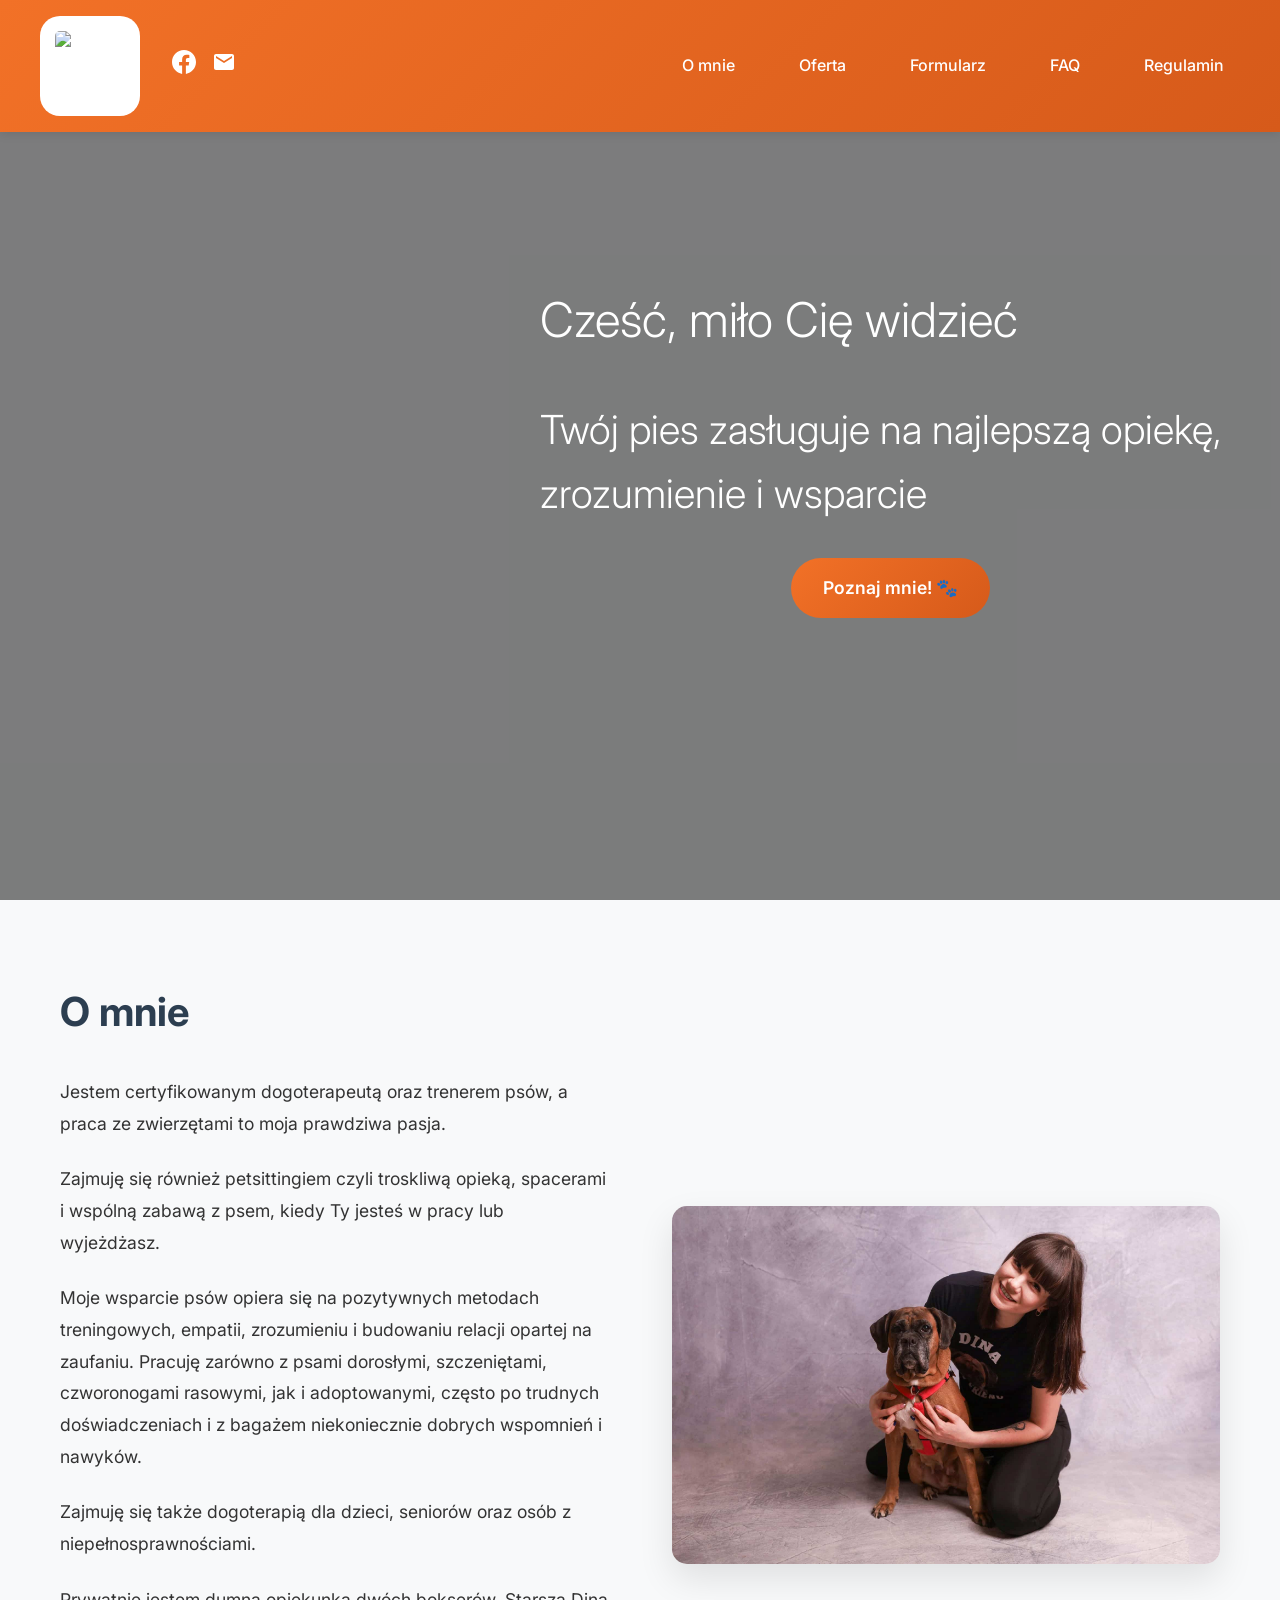
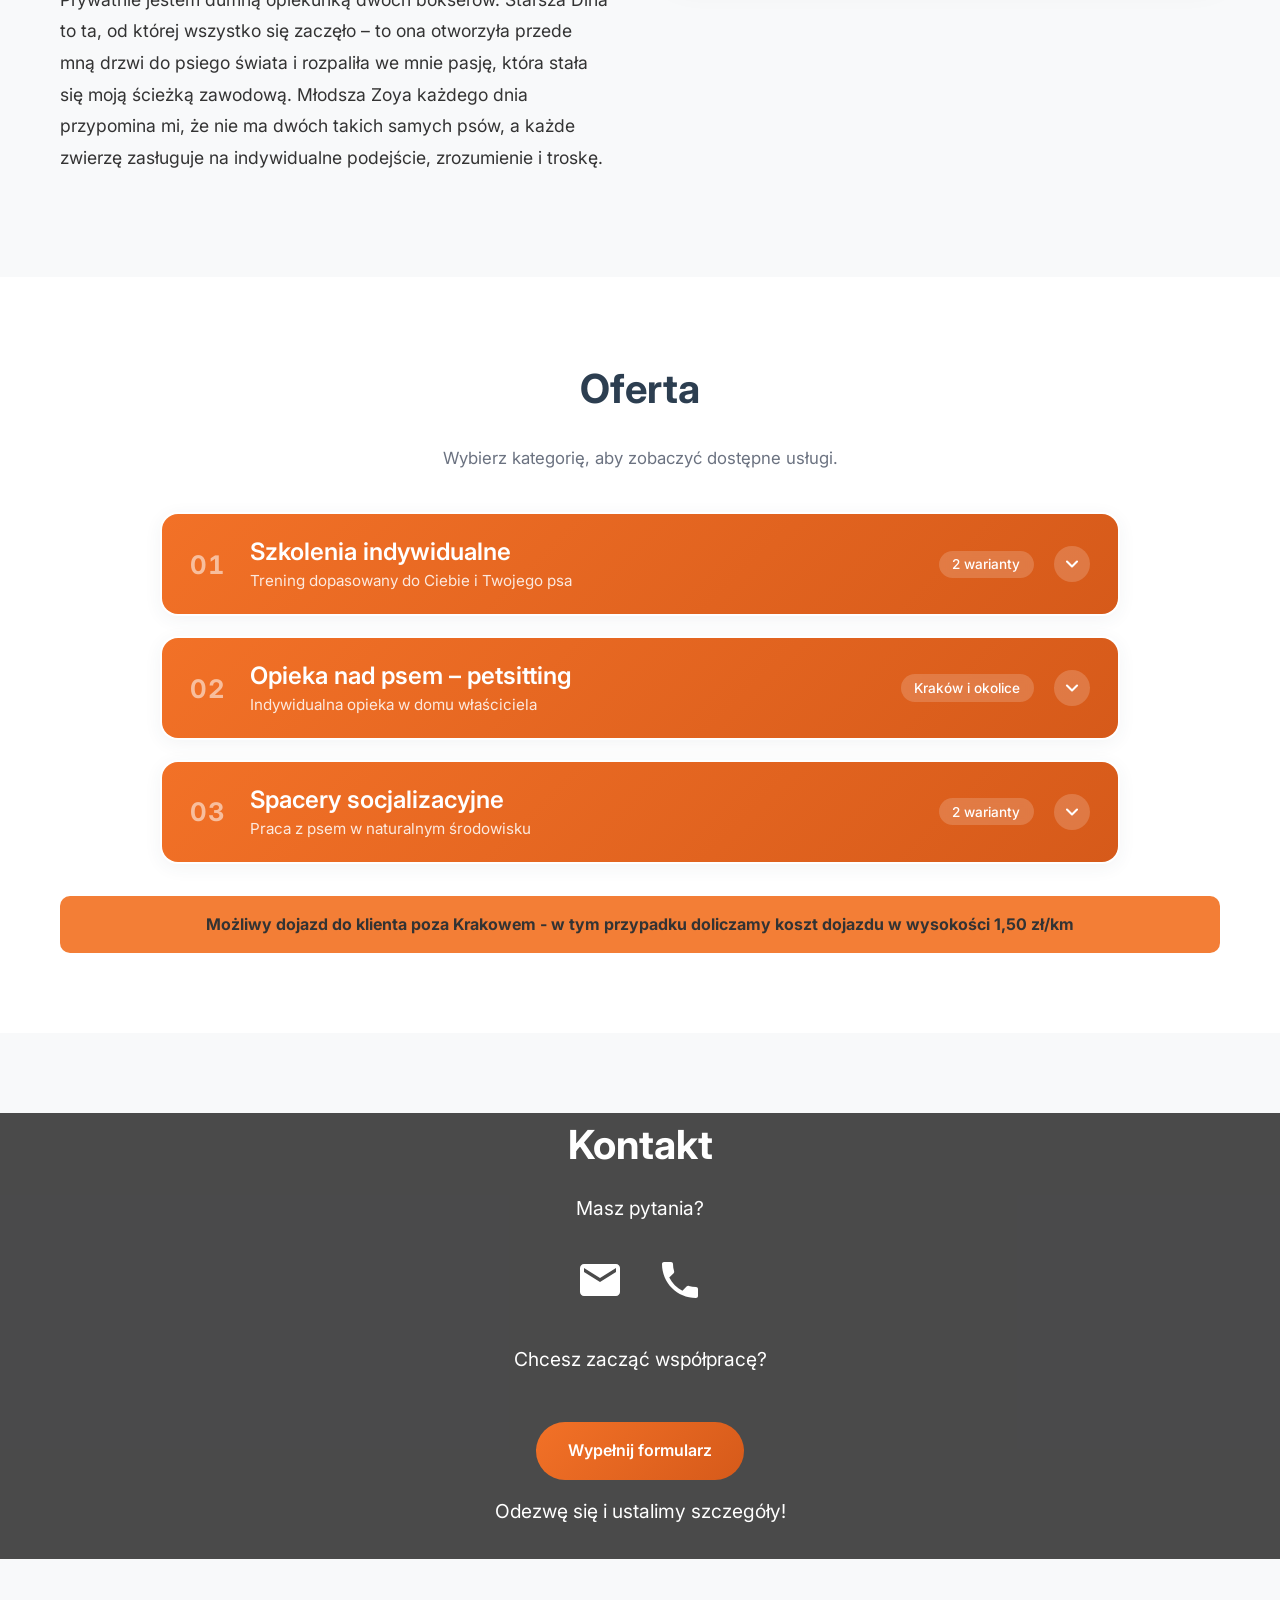
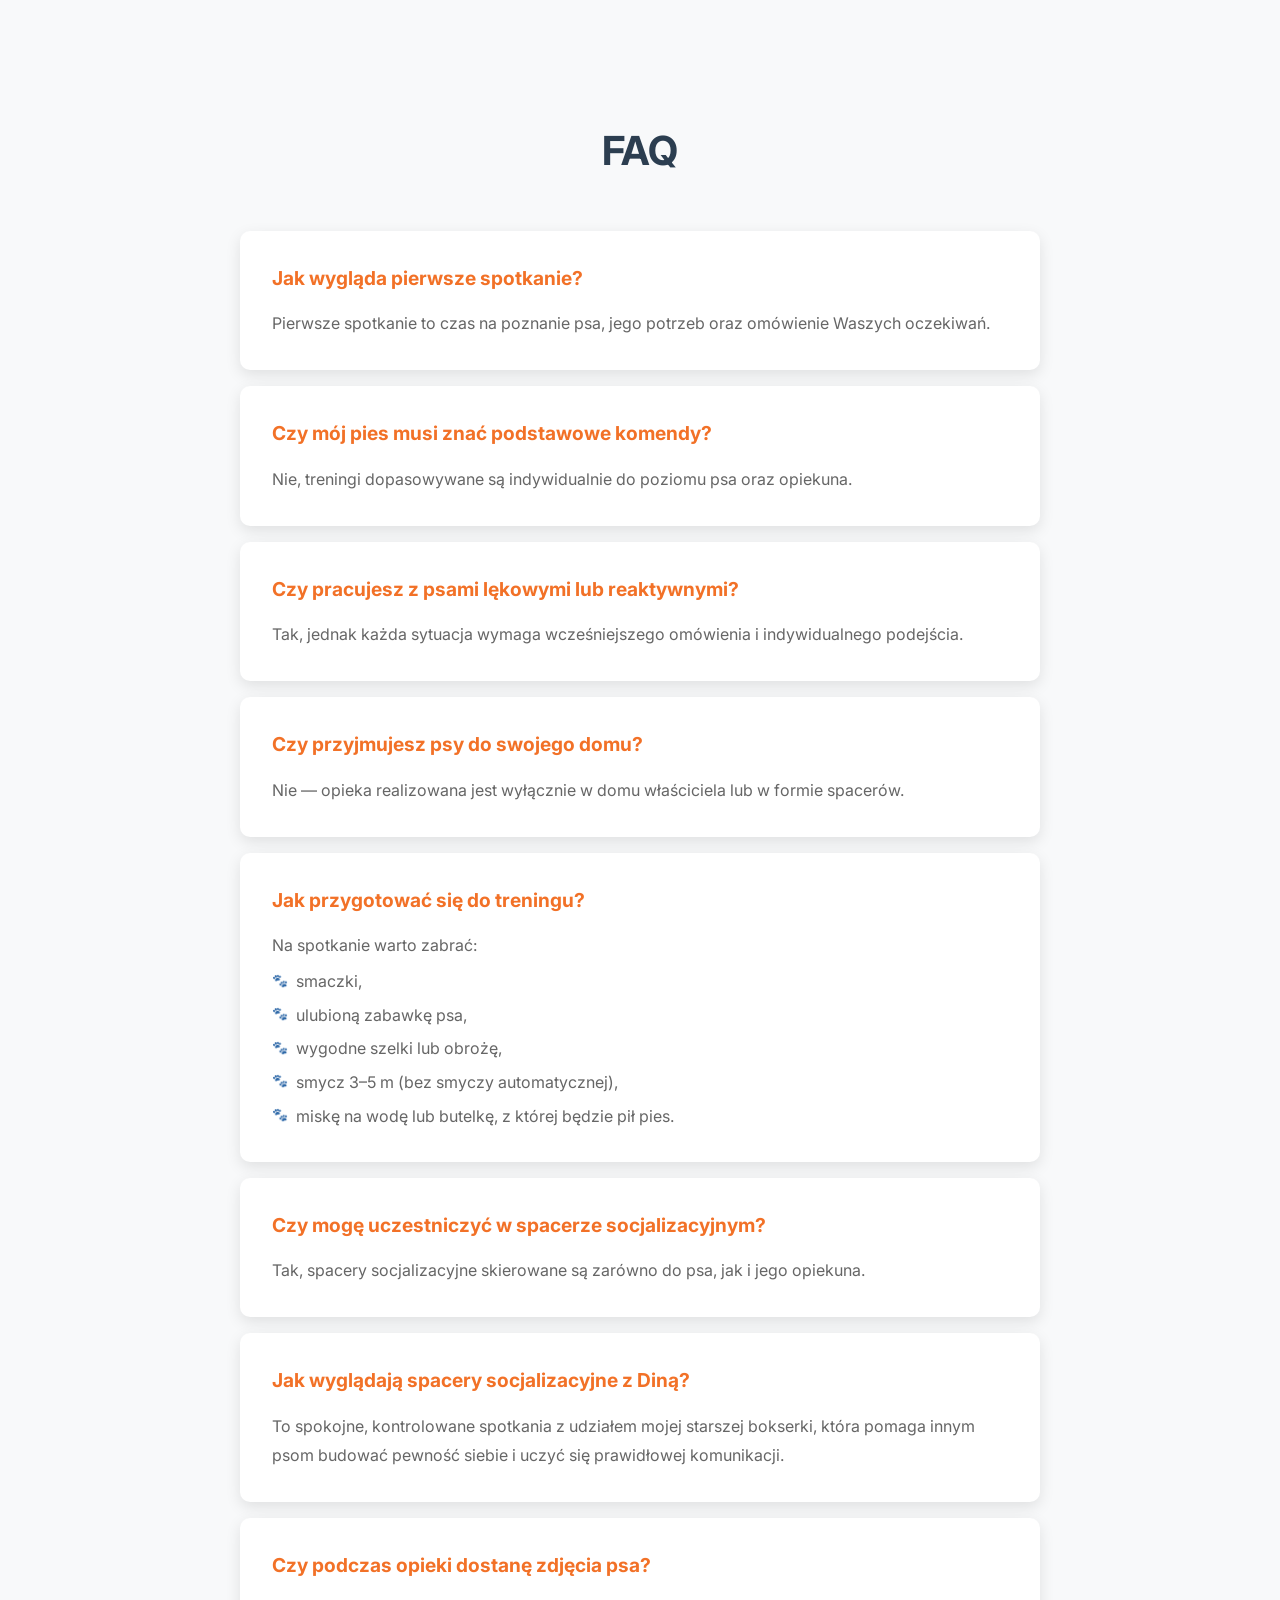
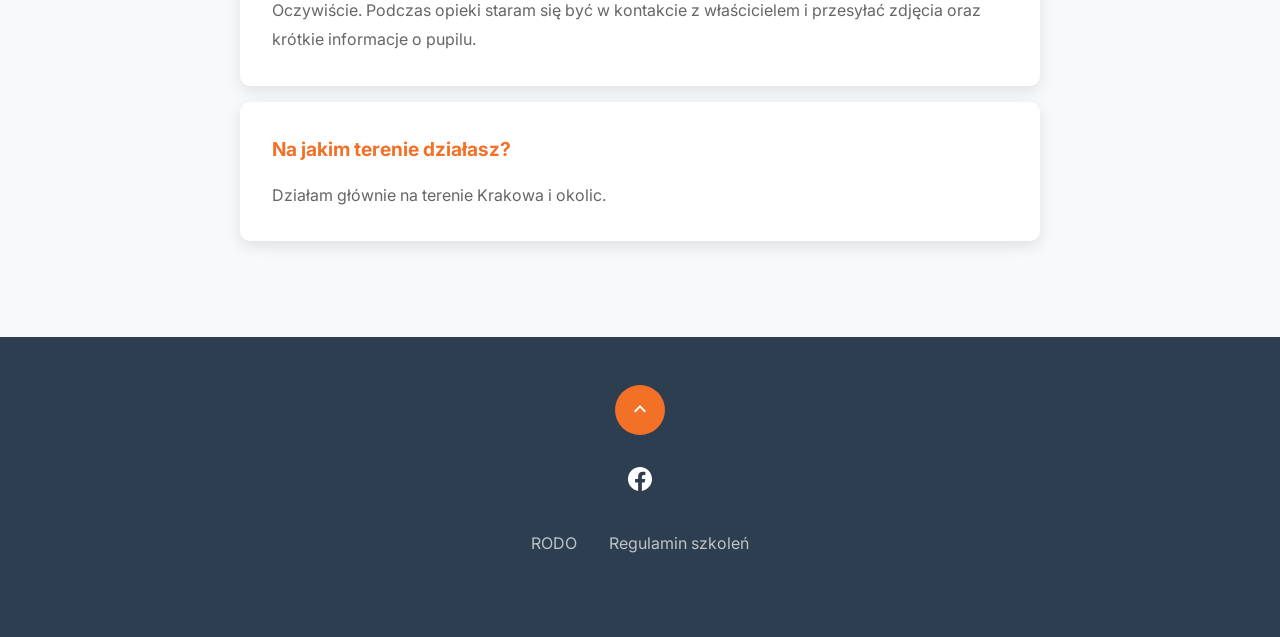
==== index.html @ 92ffe8e7 "add offers, terms and conditions, f&q update new images or optimize images" ====
<!DOCTYPE html>
<html lang="pl">
<head>
    <meta charset="UTF-8">
    <meta name="viewport" content="width=device-width, initial-scale=1.0">
    <title>4 Łapy Centrum - Profesjonalny trening psów</title>
    <link rel="stylesheet" href="styles.css">
    <link rel="preconnect" href="https://fonts.googleapis.com">
    <link rel="preconnect" href="https://fonts.gstatic.com" crossorigin>
    <link href="https://fonts.googleapis.com/css2?family=Inter:wght@300;400;500;600;700&display=swap" rel="stylesheet">
</head>
<body>
<main>
    <!-- Header -->
    <header class="header">
        <div class="container">
            <div class="header-left">
                <a href="#hero">
                    <div class="logo">
                        <img src="images/logo.svg" alt="4 Łapy Centrum Logo"/>
                    </div>
                </a>
                <div class="social-icons">
                    <a href="https://facebook.com/61588559346102/" target="_blank" aria-label="Facebook">
                        <svg width="24" height="24" viewBox="0 0 24 24" fill="currentColor">
                            <path d="M24 12.073c0-6.627-5.373-12-12-12s-12 5.373-12 12c0 5.99 4.388 10.954 10.125 11.854v-8.385H7.078v-3.47h3.047V9.43c0-3.007 1.792-4.669 4.533-4.669 1.312 0 2.686.235 2.686.235v2.953H15.83c-1.491 0-1.956.925-1.956 1.874v2.25h3.328l-.532 3.47h-2.796v8.385C19.612 23.027 24 18.062 24 12.073z"/>
                        </svg>
                    </a>
                    <a href="mailto:4lapycentrum.kontakt@gmail.com" aria-label="Email">
                        <svg width="24" height="24" viewBox="0 0 24 24" fill="currentColor">
                            <path d="M20 4H4c-1.1 0-1.99.9-1.99 2L2 18c0 1.1.9 2 2 2h16c1.1 0 2-.9 2-2V6c0-1.1-.9-2-2-2zm0 4l-8 5-8-5V6l8 5 8-5v2z"/>
                        </svg>
                    </a>
                </div>
            </div>
            <nav class="header-nav">
                <a href="#o-mnie" class="nav-link">O mnie</a>
                <a href="#uslugi" class="nav-link">Oferta</a>
                <a href="https://forms.gle/Q2MAqiukp16ZJ6yF9" class="nav-link" target="_blank">Formularz</a>
                <a href="#faq" class="nav-link">FAQ</a>
                <a href="regulamin.html" class="nav-link">Regulamin</a>
            </nav>
            <button class="mobile-menu-toggle" aria-label="Toggle mobile menu">
                <svg width="24" height="24" viewBox="0 0 24 24" fill="currentColor">
                    <path d="M3 18h18v-2H3v2zm0-5h18v-2H3v2zm0-7v2h18V6H3z"/>
                </svg>
            </button>
        </div>
        <nav class="mobile-nav">
            <a href="#o-mnie" class="nav-link">O mnie</a>
            <a href="#uslugi" class="nav-link">Oferta</a>
            <a href="https://forms.gle/Q2MAqiukp16ZJ6yF9" class="nav-link" target="_blank">Formularz</a>
            <a href="#faq" class="nav-link">FAQ</a>
            <a href="regulamin.html" class="nav-link">Regulamin</a>
        </nav>
    </header>

    <!-- Hero Section -->
    <section id="hero" class="hero" style="background-image: url('images/hero-section.jpg');">
        <div class="hero-overlay">
            <div class="hero-content">
                <h1>Cześć, miło Cię widzieć</h1>
                <h2>Twój pies zasługuje na najlepszą opiekę, zrozumienie i wsparcie</h2>
                <a href="#o-mnie" class="cta-button">Poznaj mnie! 🐾</a>
            </div>
        </div>
    </section>

    <!-- About Section -->
    <section id="o-mnie" class="about">
        <div class="container">
            <div class="about-content">
                <div class="about-text">
                    <h2>O mnie</h2>
                    <p>Jestem certyfikowanym dogoterapeutą oraz trenerem psów, a praca ze zwierzętami to moja prawdziwa
                        pasja.</p>
                    <p>Zajmuję się również petsittingiem czyli troskliwą opieką, spacerami i wspólną zabawą z psem,
                        kiedy Ty jesteś w pracy lub wyjeżdżasz.</p>
                    <p>Moje wsparcie psów opiera się na pozytywnych metodach treningowych, empatii, zrozumieniu i
                        budowaniu relacji opartej na zaufaniu. Pracuję zarówno z psami dorosłymi, szczeniętami,
                        czworonogami rasowymi, jak i adoptowanymi, często po trudnych doświadczeniach i z bagażem
                        niekoniecznie dobrych wspomnień i nawyków.</p>
                    <p>Zajmuję się także dogoterapią dla dzieci, seniorów oraz osób z niepełnosprawnościami.</p>
                    <p>Prywatnie jestem dumną opiekunką dwóch bokserów. Starsza Dina to ta, od której wszystko się
                        zaczęło – to ona otworzyła przede mną drzwi do psiego świata i rozpaliła we mnie pasję, która
                        stała się moją ścieżką zawodową. Młodsza Zoya każdego dnia przypomina mi, że nie ma dwóch takich
                        samych psów, a każde zwierzę zasługuje na indywidualne podejście, zrozumienie i troskę.</p>
                </div>
                <div class="about-image">
                    <img src="images/about-me.jpg" alt="Pieski"/>
                </div>
            </div>
        </div>
    </section>

    <!-- Services Section -->
    <section id="uslugi" class="services">
        <div class="container">
            <h2>Oferta</h2>
            <p class="services-intro">Wybierz kategorię, aby zobaczyć dostępne usługi.</p>

            <div class="offer-list">

                <!-- Category 1: Szkolenia indywidualne -->
                <article class="offer-category" data-category="szkolenia">
                    <button class="offer-category-header" type="button" aria-expanded="false">
                        <span class="offer-category-index">01</span>
                        <span class="offer-category-titles">
                                <span class="offer-category-title">Szkolenia indywidualne</span>
                                <span class="offer-category-subtitle">Trening dopasowany do Ciebie i Twojego psa</span>
                            </span>
                        <span class="offer-category-meta">2 warianty</span>
                        <span class="offer-category-chevron" aria-hidden="true">
                                <svg width="20" height="20" viewBox="0 0 24 24" fill="none" stroke="currentColor"
                                     stroke-width="2.5" stroke-linecap="round" stroke-linejoin="round"><polyline
                                        points="6 9 12 15 18 9"></polyline></svg>
                            </span>
                    </button>
                    <div class="offer-category-body">
                        <div class="offer-category-inner">

                            <!-- 1.1 Trening podstaw -->
                            <article class="offer-item">
                                <button class="offer-item-header" type="button" aria-expanded="false">
                                    <span class="offer-item-title">Trening podstaw</span>
                                    <span class="offer-item-price-tag">od 120 zł</span>
                                    <span class="offer-item-chevron" aria-hidden="true">
                                            <svg width="16" height="16" viewBox="0 0 24 24" fill="none"
                                                 stroke="currentColor" stroke-width="2.5" stroke-linecap="round"
                                                 stroke-linejoin="round"><polyline
                                                    points="6 9 12 15 18 9"></polyline></svg>
                                        </span>
                                </button>
                                <div class="offer-item-body">
                                    <div class="offer-item-inner">
                                        <div class="offer-detail-grid">
                                            <div class="offer-detail-main">
                                                <p>Spotkania dopasowane w 100% do Ciebie i Twojego pupila. Skupiamy się
                                                    na budowaniu więzi, nauce posłuszeństwa i przygotowaniu psa do życia
                                                    w domu, w rodzinie i w przestrzeni miejskiej.</p>
                                                <p>Ty poznasz skuteczne sposoby motywowania i nagradzania, a Twój pies –
                                                    z radością będzie wykonywał Twoje polecenia.</p>
                                                <p class="offer-note">Na zajęcia zapraszam psy, które ukończyły 6
                                                    miesiąc życia.</p>

                                                <h4 class="offer-section-heading">Zakres szkolenia</h4>
                                                <ul class="offer-scope">
                                                    <li>budowanie prawidłowej relacji z właścicielem</li>
                                                    <li>wprowadzenie klikera jako narzędzia pomocnego do pracy z psem
                                                    </li>
                                                    <li>nauka podstawowych komend (kontakt wzrokowy, targetowanie, siad,
                                                        leżeć, stój, zostań, dostawianie do nogi i chodzenie przy nodze,
                                                        przywołanie, prawidłowa zabawa, zostaw/weź)
                                                    </li>
                                                </ul>
                                            </div>
                                            <aside class="offer-detail-side">
                                                <div class="offer-spec">
                                                    <span class="offer-spec-label">Czas trwania</span>
                                                    <span class="offer-spec-value">1 godzina</span>
                                                </div>
                                                <div class="offer-spec">
                                                    <span class="offer-spec-label">Jedno spotkanie</span>
                                                    <span class="offer-spec-value">120 zł</span>
                                                </div>
                                                <div class="offer-spec offer-spec-highlight">
                                                    <span class="offer-spec-label">Pakiet 10 spotkań</span>
                                                    <span class="offer-spec-value">1080 zł</span>
                                                    <span class="offer-spec-hint">oszczędzasz 120 zł</span>
                                                </div>
                                                <a href="https://forms.gle/Q2MAqiukp16ZJ6yF9" class="offer-cta">Umów się 🐾</a>
                                            </aside>
                                        </div>
                                    </div>
                                </div>
                            </article>

                            <!-- 1.2 Trening zaawansowany -->
                            <article class="offer-item">
                                <button class="offer-item-header" type="button" aria-expanded="false">
                                    <span class="offer-item-title">Trening zaawansowany</span>
                                    <span class="offer-item-price-tag">od 130 zł</span>
                                    <span class="offer-item-chevron" aria-hidden="true">
                                            <svg width="16" height="16" viewBox="0 0 24 24" fill="none"
                                                 stroke="currentColor" stroke-width="2.5" stroke-linecap="round"
                                                 stroke-linejoin="round"><polyline
                                                    points="6 9 12 15 18 9"></polyline></svg>
                                        </span>
                                </button>
                                <div class="offer-item-body">
                                    <div class="offer-item-inner">
                                        <div class="offer-detail-grid">
                                            <div class="offer-detail-main">
                                                <p>Dla psów i przewodników, którzy znają już podstawy i chcą podnieść
                                                    poziom treningu. Skupiamy się na precyzji, wydłużaniu czasu i
                                                    odległości wykonywania komend oraz pracy w trudnych dla psa
                                                    rozproszeniach.</p>
                                                <p>To również czas na wprowadzenie dodatkowych umiejętności, które
                                                    chcesz wprowadzić swojemu psu. Nieustannie będziemy również pracować
                                                    nad Twoją relacją i więzią z psem.</p>

                                                <h4 class="offer-section-heading">Zakres szkolenia</h4>
                                                <ul class="offer-scope">
                                                    <li>poznawanie zaawansowanych technik wykorzystywanych w szkoleniu
                                                        psów
                                                    </li>
                                                    <li>wzmacnianie precyzji w wykonywaniu podstawowych komend</li>
                                                    <li>wydłużanie czasu w wykonywaniu podstawowych komend</li>
                                                    <li>zwiększanie odległości opiekuna od psa w wykonywaniu
                                                        podstawowych komend
                                                    </li>
                                                    <li>nauka zaproponowanych przez opiekuna komend</li>
                                                    <li>zaawansowana praca w rozproszeniach (psy, ludzie, jedzenie,
                                                        zabawki, dźwięki)
                                                    </li>
                                                    <li>nauka wyciszania psa (nauka odpoczywania i spokojnego
                                                        zachowania)
                                                    </li>
                                                </ul>
                                            </div>
                                            <aside class="offer-detail-side">
                                                <div class="offer-spec">
                                                    <span class="offer-spec-label">Czas trwania</span>
                                                    <span class="offer-spec-value">1 godzina</span>
                                                </div>
                                                <div class="offer-spec">
                                                    <span class="offer-spec-label">Jedno spotkanie</span>
                                                    <span class="offer-spec-value">130 zł</span>
                                                </div>
                                                <div class="offer-spec offer-spec-highlight">
                                                    <span class="offer-spec-label">Pakiet 10 spotkań</span>
                                                    <span class="offer-spec-value">1170 zł</span>
                                                    <span class="offer-spec-hint">oszczędzasz 130 zł</span>
                                                </div>
                                                <a href="https://forms.gle/Q2MAqiukp16ZJ6yF9" class="offer-cta">Umów się 🐾</a>
                                            </aside>
                                        </div>
                                    </div>
                                </div>
                            </article>

                        </div>
                    </div>
                </article>

                <!-- Category 2: Petsitting -->
                <article class="offer-category" data-category="petsitting">
                    <button class="offer-category-header" type="button" aria-expanded="false">
                        <span class="offer-category-index">02</span>
                        <span class="offer-category-titles">
                                <span class="offer-category-title">Opieka nad psem – petsitting</span>
                                <span class="offer-category-subtitle">Indywidualna opieka w domu właściciela</span>
                            </span>
                        <span class="offer-category-meta">Kraków i okolice</span>
                        <span class="offer-category-chevron" aria-hidden="true">
                                <svg width="20" height="20" viewBox="0 0 24 24" fill="none" stroke="currentColor"
                                     stroke-width="2.5" stroke-linecap="round" stroke-linejoin="round"><polyline
                                        points="6 9 12 15 18 9"></polyline></svg>
                            </span>
                    </button>
                    <div class="offer-category-body">
                        <div class="offer-category-inner">

                            <!-- 2.1 Petsitting -->
                            <article class="offer-item">
                                <button class="offer-item-header" type="button" aria-expanded="false">
                                    <span class="offer-item-title">Petsitting – opieka u Ciebie w domu</span>
                                    <span class="offer-item-price-tag">od 40 zł</span>
                                    <span class="offer-item-chevron" aria-hidden="true">
                                            <svg width="16" height="16" viewBox="0 0 24 24" fill="none"
                                                 stroke="currentColor" stroke-width="2.5" stroke-linecap="round"
                                                 stroke-linejoin="round"><polyline
                                                    points="6 9 12 15 18 9"></polyline></svg>
                                        </span>
                                </button>
                                <div class="offer-item-body">
                                    <div class="offer-item-inner">
                                        <div class="offer-detail-grid">
                                            <div class="offer-detail-main">
                                                <p>Nie każdy pies dobrze odnajduje się w hotelu dla zwierząt czy dużym
                                                    skupisku obcych psów. Dlatego oferuję indywidualną opiekę nad
                                                    pupilem w jego własnym domu lub w formie spacerów i wizyt
                                                    domowych.</p>
                                                <p>Podczas opieki dbam nie tylko o podstawowe potrzeby psa, ale przede
                                                    wszystkim o jego komfort psychiczny, poczucie bezpieczeństwa i
                                                    spokojną atmosferę. Każdego psa traktuję indywidualnie – dopasowując
                                                    spacery, aktywności i sposób pracy do jego charakteru, wieku oraz
                                                    potrzeb.</p>
                                                <p>Dzięki wiedzy z zakresu komunikacji psów i szkolenia, potrafię
                                                    uważnie obserwować emocje psa oraz odpowiednio reagować w
                                                    trudniejszych sytuacjach. Szczególną uwagę zwracam na spokojne
                                                    budowanie relacji i zaufania 🐾</p>

                                                <h4 class="offer-section-heading">Zakres opieki</h4>
                                                <ul class="offer-scope">
                                                    <li>spacery indywidualne</li>
                                                    <li>wizyty domowe</li>
                                                    <li>opieka dzienna</li>
                                                    <li>opieka nocna w domu właściciela</li>
                                                    <li>karmienie i podawanie leków zgodnie z zaleceniami opiekuna</li>
                                                    <li>zabawy węchowe i spokojne aktywności dostosowane do psa</li>
                                                    <li>stały kontakt z właścicielem podczas opieki (zdjęcia i
                                                        wiadomości)
                                                    </li>
                                                </ul>

                                                <h4 class="offer-section-heading">Dla jakich psów?</h4>
                                                <ul class="offer-tags">
                                                    <li>szczeniaki</li>
                                                    <li>psy dorosłe</li>
                                                    <li>psi seniorzy</li>
                                                    <li>psy wrażliwe emocjonalnie</li>
                                                </ul>

                                                <div class="offer-callout">
                                                    <strong>Ważne informacje</strong>
                                                    <ul>
                                                        <li>Nie przyjmuję psów do swojego domu – opieka odbywa się w
                                                            domu właściciela lub podczas spacerów.
                                                        </li>
                                                        <li>Przed pierwszą opieką obowiązuje spacer zapoznawczy lub
                                                            spotkanie organizacyjne.
                                                        </li>
                                                        <li>Działam na terenie Krakowa i okolic.</li>
                                                    </ul>
                                                </div>
                                            </div>
                                            <aside class="offer-detail-side">
                                                <div class="offer-spec">
                                                    <span class="offer-spec-label">Spacer indywidualny</span>
                                                    <span class="offer-spec-value">od 40 zł</span>
                                                </div>
                                                <div class="offer-spec">
                                                    <span class="offer-spec-label">Wizyta domowa dzienna</span>
                                                    <span class="offer-spec-value">indywidualnie</span>
                                                </div>
                                                <div class="offer-spec">
                                                    <span class="offer-spec-label">Opieka nocna</span>
                                                    <span class="offer-spec-value">indywidualnie</span>
                                                </div>
                                                <a href="https://forms.gle/Q2MAqiukp16ZJ6yF9" class="offer-cta">Skontaktuj się 🐾</a>
                                            </aside>
                                        </div>
                                    </div>
                                </div>
                            </article>

                        </div>
                    </div>
                </article>

                <!-- Category 3: Spacery socjalizacyjne -->
                <article class="offer-category" data-category="spacery">
                    <button class="offer-category-header" type="button" aria-expanded="false">
                        <span class="offer-category-index">03</span>
                        <span class="offer-category-titles">
                                <span class="offer-category-title">Spacery socjalizacyjne</span>
                                <span class="offer-category-subtitle">Praca z psem w naturalnym środowisku</span>
                            </span>
                        <span class="offer-category-meta">2 warianty</span>
                        <span class="offer-category-chevron" aria-hidden="true">
                                <svg width="20" height="20" viewBox="0 0 24 24" fill="none" stroke="currentColor"
                                     stroke-width="2.5" stroke-linecap="round" stroke-linejoin="round"><polyline
                                        points="6 9 12 15 18 9"></polyline></svg>
                            </span>
                    </button>
                    <div class="offer-category-body">
                        <div class="offer-category-inner">

                            <!-- 3.1 Spacery z trenerem -->
                            <article class="offer-item">
                                <button class="offer-item-header" type="button" aria-expanded="false">
                                    <span class="offer-item-title">Spacer socjalizacyjny z trenerem</span>
                                    <span class="offer-item-price-tag">od 80 zł</span>
                                    <span class="offer-item-chevron" aria-hidden="true">
                                            <svg width="16" height="16" viewBox="0 0 24 24" fill="none"
                                                 stroke="currentColor" stroke-width="2.5" stroke-linecap="round"
                                                 stroke-linejoin="round"><polyline
                                                    points="6 9 12 15 18 9"></polyline></svg>
                                        </span>
                                </button>
                                <div class="offer-item-body">
                                    <div class="offer-item-inner">
                                        <div class="offer-detail-grid">
                                            <div class="offer-detail-main">
                                                <p>Spacer socjalizacyjny to spotkanie skierowane zarówno do psa, jak i
                                                    jego opiekuna. Podczas spacerów uczymy się lepiej rozumieć psią
                                                    komunikację, emocje oraz reakcje pojawiające się podczas codziennych
                                                    sytuacji spacerowych.</p>
                                                <p>Spotkania odbywają się w naturalnym środowisku – na osiedlach, w
                                                    parkach oraz miejscach codziennych spacerów. Skupiamy się przede
                                                    wszystkim na spokojnym funkcjonowaniu psa w otoczeniu innych psów,
                                                    ludzi i rozproszeń.</p>

                                                <h4 class="offer-section-heading">Podczas spacerów pracujemy nad</h4>
                                                <ul class="offer-scope">
                                                    <li>spokojnym mijaniem psów i ludzi</li>
                                                    <li>budowaniem kontaktu psa z opiekunem</li>
                                                    <li>nauką wcześniejszego reagowania na emocje psa</li>
                                                    <li>lepszym rozumieniem psiej komunikacji</li>
                                                    <li>regulacją emocji i wyciszeniem psa</li>
                                                    <li>spokojnym funkcjonowaniem psa w codziennym środowisku</li>
                                                </ul>
                                                <p class="offer-note">Spacer socjalizacyjny to również przestrzeń do
                                                    zadawania pytań i nauki świadomej pracy z własnym psem.</p>
                                            </div>
                                            <aside class="offer-detail-side">
                                                <div class="offer-spec">
                                                    <span class="offer-spec-label">Czas trwania</span>
                                                    <span class="offer-spec-value">1 godzina</span>
                                                </div>
                                                <div class="offer-spec">
                                                    <span class="offer-spec-label">Jedno spotkanie</span>
                                                    <span class="offer-spec-value">80 zł</span>
                                                </div>
                                                <div class="offer-spec offer-spec-highlight">
                                                    <span class="offer-spec-label">Pakiet 4 spotkań</span>
                                                    <span class="offer-spec-value">280 zł</span>
                                                    <span class="offer-spec-hint">oszczędzasz 40 zł</span>
                                                </div>
                                                <a href="https://forms.gle/Q2MAqiukp16ZJ6yF9" class="offer-cta">Umów się 🐾</a>
                                            </aside>
                                        </div>
                                    </div>
                                </div>
                            </article>

                            <!-- 3.2 Spacery z psem wspierającym -->
                            <article class="offer-item">
                                <button class="offer-item-header" type="button" aria-expanded="false">
                                    <span class="offer-item-title">Spacer z psem wspierającym (Dina)</span>
                                    <span class="offer-item-price-tag">od 100 zł</span>
                                    <span class="offer-item-chevron" aria-hidden="true">
                                            <svg width="16" height="16" viewBox="0 0 24 24" fill="none"
                                                 stroke="currentColor" stroke-width="2.5" stroke-linecap="round"
                                                 stroke-linejoin="round"><polyline
                                                    points="6 9 12 15 18 9"></polyline></svg>
                                        </span>
                                </button>
                                <div class="offer-item-body">
                                    <div class="offer-item-inner">
                                        <div class="offer-detail-grid">
                                            <div class="offer-detail-main">
                                                <p>Spacer socjalizacyjny z udziałem mojej starszej bokserki Diny –
                                                    spokojnej i stabilnej suczki, która pomaga innym psom budować
                                                    pewność siebie oraz uczyć się prawidłowej komunikacji.</p>

                                                <h4 class="offer-section-heading">Takie spotkania polecam psom</h4>
                                                <ul class="offer-tags">
                                                    <li>niepewnym</li>
                                                    <li>nadmiernie pobudzonym</li>
                                                    <li>młodym</li>
                                                    <li>z trudnościami w kontakcie z innymi psami</li>
                                                </ul>

                                                <p>Podczas spaceru pies uczy się spokojnego funkcjonowania w obecności
                                                    drugiego psa oraz budowania pozytywnych doświadczeń w kontrolowanych
                                                    warunkach.</p>
                                                <p>Dodatkowo opiekun poznaje psie sygnały komunikacyjne oraz uczy się
                                                    odpowiednio reagować na emocje swojego psa. Dużą uwagę zwracam
                                                    również na komfort i dobre samopoczucie obu psów podczas pracy.</p>
                                            </div>
                                            <aside class="offer-detail-side">
                                                <div class="offer-spec">
                                                    <span class="offer-spec-label">Czas trwania</span>
                                                    <span class="offer-spec-value">1 godzina</span>
                                                </div>
                                                <div class="offer-spec">
                                                    <span class="offer-spec-label">Jedno spotkanie</span>
                                                    <span class="offer-spec-value">100 zł</span>
                                                </div>
                                                <div class="offer-spec offer-spec-highlight">
                                                    <span class="offer-spec-label">Pakiet 4 spotkań</span>
                                                    <span class="offer-spec-value">360 zł</span>
                                                    <span class="offer-spec-hint">oszczędzasz 40 zł</span>
                                                </div>
                                                <a href="https://forms.gle/Q2MAqiukp16ZJ6yF9" class="offer-cta">Umów się 🐾</a>
                                            </aside>
                                        </div>
                                    </div>
                                </div>
                            </article>

                        </div>
                    </div>
                </article>

            </div>

            <div class="travel-info">
                <p><strong>Możliwy dojazd do klienta poza Krakowem - w tym przypadku doliczamy koszt dojazdu w wysokości 1,50 zł/km</strong></p>
            </div>
        </div>
    </section>

    <!-- Contact Section -->
    <section class="contact"
             style="background-image: url('images/contact-image.jpg');">
        <div class="contact-overlay">
            <div class="container">
                <h2>Kontakt</h2>
                <p>Masz pytania?</p>
                <div class="contact-icons">
                    <a href="mailto:4lapycentrum.kontakt@gmail.com" class="contact-icon">
                        <svg width="48" height="48" viewBox="0 0 24 24" fill="currentColor">
                            <path d="M20 4H4c-1.1 0-1.99.9-1.99 2L2 18c0 1.1.9 2 2 2h16c1.1 0 2-.9 2-2V6c0-1.1-.9-2-2-2zm0 4l-8 5-8-5V6l8 5 8-5v2z"/>
                        </svg>
                    </a>
                    <a href="tel:+48694947443" class="contact-icon">
                        <svg width="48" height="48" viewBox="0 0 24 24" fill="currentColor">
                            <path d="M6.62 10.79c1.44 2.83 3.76 5.14 6.59 6.59l2.2-2.2c.27-.27.67-.36 1.02-.24 1.12.37 2.33.57 3.57.57.55 0 1 .45 1 1V20c0 .55-.45 1-1 1-9.39 0-17-7.61-17-17 0-.55.45-1 1-1h3.5c.55 0 1 .45 1 1 0 1.25.2 2.45.57 3.57.11.35.03.74-.25 1.02l-2.2 2.2z"/>
                        </svg>
                    </a>
                </div>
                <p>Chcesz zacząć współpracę?</p>
                <a href="https://forms.gle/Q2MAqiukp16ZJ6yF9" class="form-button" target="_blank">Wypełnij formularz</a>
                <p class="contact-footer">Odezwę się i ustalimy szczegóły!</p>
            </div>
        </div>
    </section>

    <!-- FAQ Section -->
    <section id="faq" class="faq">
        <div class="container">
            <h2>FAQ</h2>
            <div class="faq-content">
                <div class="faq-item">
                    <h3>Jak wygląda pierwsze spotkanie?</h3>
                    <p>Pierwsze spotkanie to czas na poznanie psa, jego potrzeb oraz omówienie Waszych oczekiwań.</p>
                </div>
                <div class="faq-item">
                    <h3>Czy mój pies musi znać podstawowe komendy?</h3>
                    <p>Nie, treningi dopasowywane są indywidualnie do poziomu psa oraz opiekuna.</p>
                </div>
                <div class="faq-item">
                    <h3>Czy pracujesz z psami lękowymi lub reaktywnymi?</h3>
                    <p>Tak, jednak każda sytuacja wymaga wcześniejszego omówienia i indywidualnego podejścia.</p>
                </div>
                <div class="faq-item">
                    <h3>Czy przyjmujesz psy do swojego domu?</h3>
                    <p>Nie — opieka realizowana jest wyłącznie w domu właściciela lub w formie spacerów.</p>
                </div>
                <div class="faq-item">
                    <h3>Jak przygotować się do treningu?</h3>
                    <p>Na spotkanie warto zabrać:</p>
                    <ul class="faq-list">
                        <li>smaczki,</li>
                        <li>ulubioną zabawkę psa,</li>
                        <li>wygodne szelki lub obrożę,</li>
                        <li>smycz 3–5 m (bez smyczy automatycznej),</li>
                        <li>miskę na wodę lub butelkę, z której będzie pił pies.</li>
                    </ul>
                </div>
                <div class="faq-item">
                    <h3>Czy mogę uczestniczyć w spacerze socjalizacyjnym?</h3>
                    <p>Tak, spacery socjalizacyjne skierowane są zarówno do psa, jak i jego opiekuna.</p>
                </div>
                <div class="faq-item">
                    <h3>Jak wyglądają spacery socjalizacyjne z Diną?</h3>
                    <p>To spokojne, kontrolowane spotkania z udziałem mojej starszej bokserki, która pomaga innym psom
                        budować pewność siebie i uczyć się prawidłowej komunikacji.</p>
                </div>
                <div class="faq-item">
                    <h3>Czy podczas opieki dostanę zdjęcia psa?</h3>
                    <p>Oczywiście. Podczas opieki staram się być w kontakcie z właścicielem i przesyłać zdjęcia oraz
                        krótkie informacje o pupilu.</p>
                </div>
                <div class="faq-item">
                    <h3>Na jakim terenie działasz?</h3>
                    <p>Działam głównie na terenie Krakowa i okolic.</p>
                </div>
            </div>
        </div>
    </section>

    <!-- Footer -->
    <footer class="footer">
        <div class="container">
            <button class="scroll-top" onclick="window.scrollTo({top: 0, behavior: 'smooth'})">
                <svg width="24" height="24" viewBox="0 0 24 24" fill="currentColor">
                    <path d="M7.41 15.41L12 10.83l4.59 4.58L18 14l-6-6-6 6z"/>
                </svg>
            </button>
            <div class="footer-social">
                <a href="https://facebook.com/61588559346102/" target="_blank" aria-label="Facebook">
                    <svg width="24" height="24" viewBox="0 0 24 24" fill="currentColor">
                        <path d="M24 12.073c0-6.627-5.373-12-12-12s-12 5.373-12 12c0 5.99 4.388 10.954 10.125 11.854v-8.385H7.078v-3.47h3.047V9.43c0-3.007 1.792-4.669 4.533-4.669 1.312 0 2.686.235 2.686.235v2.953H15.83c-1.491 0-1.956.925-1.956 1.874v2.25h3.328l-.532 3.47h-2.796v8.385C19.612 23.027 24 18.062 24 12.073z"/>
                    </svg>
                </a>
            </div>
            <div class="footer-links">
                <a href="regulamin.html#rodo">RODO</a>
                <a href="regulamin.html">Regulamin szkoleń</a>
            </div>
        </div>
    </footer>
</main>

<script src="script.js"></script>
</body>
</html>
---- styles.css ----
/* Global Styles */
* {
    margin: 0;
    padding: 0;
    box-sizing: border-box;
}

/* Remove underlines from all links */
a {
    text-decoration: none;
}

body {
    font-family: 'Inter', -apple-system, BlinkMacSystemFont, 'Segoe UI', Roboto, sans-serif;
    line-height: 1.6;
    color: #333;
    background: #f8f9fa;
}

.container {
    max-width: 1200px;
    margin: 0 auto;
    padding: 0 20px;
}

/* Header Styles */
.header {
    background: linear-gradient(135deg, #F27127 0%, #D65A1A 100%);
    padding: 1rem 0;
    position: fixed;
    top: 0;
    width: 100%;
    z-index: 1000;
    box-shadow: 0 2px 10px rgba(0,0,0,0.1);
}

.header .container {
    display: flex;
    justify-content: space-between;
    align-items: center;
    width: 100%;
    max-width: none;
    padding: 0 40px;
}

.header-left {
    display: flex;
    align-items: center;
    gap: 2rem;
}

.logo {
    display: flex;
    align-items: center;
    gap: 0.5rem;
    color: white;
    font-weight: bold;
    font-size: 1.2rem;
}

.logo img {
    width: 100px;
    height: 100px;
    /* object-fit: contain; */
    background: white;
    border-radius: 20%;
    padding: 15px;
}

.social-icons {
    display: flex;
    gap: 1rem;
}

.social-icons a {
    color: white;
    transition: color 0.3s ease;
}

.social-icons a:hover {
    color: #FFD54F;
}

.header-nav {
    display: flex;
    gap: 2rem;
}

.nav-link {
    color: white;
    text-decoration: none;
    font-weight: 500;
    transition: color 0.3s ease;
    padding: 0.5rem 1rem;
    border-radius: 25px;
}

.nav-link:hover {
    color: #FFD54F;
    background: rgba(255,255,255,0.1);
}

/* Mobile Menu Toggle */
.mobile-menu-toggle {
    display: none;
    background: none;
    border: none;
    color: white;
    font-size: 1.5rem;
    cursor: pointer;
    padding: 0.5rem;
}

.mobile-menu-toggle:hover {
    color: #FFD54F;
}

/* Mobile Navigation */
.mobile-nav {
    position: absolute;
    top: 100%;
    left: 0;
    width: 100%;
    background: linear-gradient(135deg, #F27127 0%, #D65A1A 100%);
    box-shadow: 0 4px 10px rgba(0,0,0,0.1);
    border-top: 1px solid rgba(255,255,255,0.1);
    transform: translateY(-100%);
    opacity: 0;
    visibility: hidden;
    transition: transform 0.3s ease, opacity 0.3s ease, visibility 0.3s ease;
}

.mobile-nav.active {
    transform: translateY(0);
    opacity: 1;
    visibility: visible;
}

.mobile-nav .nav-link {
    display: block;
    padding: 1rem 2rem;
    border-radius: 0;
    border-bottom: 1px solid rgba(255,255,255,0.1);
    transition: background-color 0.3s ease, padding-left 0.3s ease;
}

.mobile-nav .nav-link:last-child {
    border-bottom: none;
}

.mobile-nav .nav-link:hover {
    background: rgba(255,255,255,0.1);
    padding-left: 2.5rem;
}

/* Hero Section */
.hero {
    height: 100vh;
    background-size: cover;
    background-position: center;
    background-attachment: fixed;
    display: flex;
    align-items: center;
    position: relative;
}

.hero-overlay {
    background: rgba(0,0,0,0.5);
    width: 120%;
    height: 100%;
    display: flex;
    align-items: center;
    justify-content: flex-end;
    padding-right: 40px;
    margin-left: -10%;
}

.hero-content {
    color: white;
    max-width: 700px;
    display: flex;
    flex-direction: column;
    gap: 2rem;
}

.hero-content h1 {
    font-size: 3rem;
    margin-bottom: 0.5rem;
    font-weight: 300;
}

.hero-content h2 {
    font-size: 2.5rem;
    margin-bottom: 0;
    font-weight: 300;
}

.highlight {
    color: #F27127;
    font-weight: 600;
}

.cta-button {
    background: linear-gradient(135deg, #F27127 0%, #D65A1A 100%);
    color: white;
    border: none;
    padding: 1rem 2rem;
    font-size: 1.1rem;
    border-radius: 50px;
    cursor: pointer;
    transition: transform 0.3s ease, box-shadow 0.3s ease;
    font-weight: 600;
    width: fit-content;
    display: inline-block;
    align-self: center;
}

.cta-button:hover {
    transform: translateY(-2px);
    box-shadow: 0 10px 25px rgba(242, 113, 39, 0.3);
}

/* About Section */
.about {
    padding: 5rem 0;
    background: #f8f9fa;
}

.about-content {
    display: grid;
    grid-template-columns: 1fr 1fr;
    gap: 4rem;
    align-items: center;
}

.about-text h2 {
    font-size: 2.5rem;
    margin-bottom: 2rem;
    color: #2c3e50;
}

.about-text p {
    margin-bottom: 1.5rem;
    font-size: 1.1rem;
    line-height: 1.8;
}

.about-image img {
    width: 100%;
    border-radius: 15px;
    box-shadow: 0 15px 35px rgba(0,0,0,0.1);
}

/* Services Section */
.services {
    padding: 5rem 0;
    background: white;
}

.services h2 {
    text-align: center;
    font-size: 2.5rem;
    margin-bottom: 3rem;
    color: #2c3e50;
}

.services-grid {
    display: grid;
    grid-template-columns: repeat(auto-fit, minmax(300px, 1fr));
    gap: 2rem;
    margin-bottom: 2rem;
}

.service-card {
    background: #f8f9fa;
    padding: 2rem;
    border-radius: 15px;
    text-align: center;
    transition: transform 0.3s ease, box-shadow 0.3s ease;
    border: 3px solid transparent;
}

.service-card:hover {
    transform: translateY(-5px);
    box-shadow: 0 15px 35px rgba(0,0,0,0.1);
    border-color: #F27127;
}

.service-card h3 {
    color: #2c3e50;
    margin-bottom: 1rem;
    font-size: 1.3rem;
}

.service-card p {
    margin-bottom: 1.5rem;
    color: #666;
}

.service-card ul {
    list-style: none;
    margin-bottom: 1.5rem;
}

.service-card li {
    padding: 0.3rem 0;
    color: #666;
}

.price {
    font-size: 1.2rem;
    font-weight: bold;
    color: #F27127;
}

.travel-info {
    text-align: center;
    margin-top: 2rem;
    padding: 1rem;
    background: #F37E36FF;
    border-radius: 10px;
}

/* ===== Offer (Oferta) - rozwijane kategorie ===== */
.services-intro {
    text-align: center;
    color: #6b7280;
    font-size: 1.05rem;
    margin-top: -1.5rem;
    margin-bottom: 2.5rem;
}

.offer-list {
    display: flex;
    flex-direction: column;
    gap: 1.25rem;
    max-width: 960px;
    margin: 0 auto;
}

/* Główne kafelki kategorii (pionowe) */
.offer-category {
    background: #ffffff;
    border-radius: 18px;
    overflow: hidden;
    box-shadow: 0 4px 18px rgba(44, 62, 80, 0.06);
    border: 2px solid transparent;
    transition: border-color 0.3s ease, box-shadow 0.3s ease, transform 0.3s ease;
}

.offer-category:hover {
    box-shadow: 0 10px 28px rgba(44, 62, 80, 0.09);
}

.offer-category.is-open {
    border-color: #F27127;
    box-shadow: 0 14px 36px rgba(242, 113, 39, 0.18);
}

.offer-category-header {
    width: 100%;
    background: linear-gradient(135deg, #F27127 0%, #D65A1A 100%);
    color: #fff;
    border: none;
    padding: 1.5rem 1.75rem;
    display: flex;
    align-items: center;
    gap: 1.25rem;
    cursor: pointer;
    font-family: inherit;
    text-align: left;
    transition: filter 0.25s ease;
}

.offer-category-header:hover {
    filter: brightness(1.05);
}

.offer-category-index {
    font-size: 1.6rem;
    font-weight: 700;
    opacity: 0.55;
    letter-spacing: 0.02em;
    min-width: 2.5rem;
    font-variant-numeric: tabular-nums;
}

.offer-category-titles {
    flex: 1;
    display: flex;
    flex-direction: column;
    gap: 0.25rem;
    min-width: 0;
}

.offer-category-title {
    font-size: 1.5rem;
    font-weight: 600;
    line-height: 1.2;
}

.offer-category-subtitle {
    font-size: 0.95rem;
    opacity: 0.85;
    font-weight: 400;
}

.offer-category-meta {
    font-size: 0.85rem;
    font-weight: 500;
    padding: 0.35rem 0.85rem;
    background: rgba(255, 255, 255, 0.18);
    border-radius: 999px;
    white-space: nowrap;
    backdrop-filter: blur(4px);
}

.offer-category-chevron {
    display: inline-flex;
    align-items: center;
    justify-content: center;
    width: 36px;
    height: 36px;
    border-radius: 50%;
    background: rgba(255, 255, 255, 0.18);
    transition: transform 0.35s ease, background 0.25s ease;
    flex-shrink: 0;
}

.offer-category.is-open .offer-category-chevron {
    transform: rotate(180deg);
    background: rgba(255, 255, 255, 0.28);
}

/* Body kategorii - rozwijane */
.offer-category-body {
    display: grid;
    grid-template-rows: 0fr;
    transition: grid-template-rows 0.45s cubic-bezier(0.22, 1, 0.36, 1);
}

.offer-category.is-open .offer-category-body {
    grid-template-rows: 1fr;
}

.offer-category-inner {
    overflow: hidden;
    min-height: 0;
}

.offer-category.is-open .offer-category-inner {
    padding: 1.25rem 1.5rem 1.75rem;
}

/* Pojedyncza podusługa */
.offer-item {
    background: #f8f9fa;
    border-radius: 12px;
    margin-top: 0.85rem;
    border: 2px solid transparent;
    overflow: hidden;
    transition: border-color 0.25s ease, background 0.25s ease;
}

.offer-item:first-child {
    margin-top: 0;
}

.offer-item:hover {
    background: #f3f4f6;
}

.offer-item.is-open {
    border-color: rgba(242, 113, 39, 0.35);
    background: #ffffff;
}

.offer-item-header {
    width: 100%;
    background: transparent;
    border: none;
    padding: 1.1rem 1.25rem;
    display: flex;
    align-items: center;
    gap: 1rem;
    cursor: pointer;
    font-family: inherit;
    text-align: left;
    color: #2c3e50;
}

.offer-item-title {
    flex: 1;
    font-size: 1.1rem;
    font-weight: 600;
    color: #2c3e50;
}

.offer-item-price-tag {
    color: #F27127;
    font-weight: 700;
    font-size: 0.95rem;
    padding: 0.3rem 0.75rem;
    background: rgba(242, 113, 39, 0.1);
    border-radius: 999px;
    white-space: nowrap;
}

.offer-item-chevron {
    display: inline-flex;
    align-items: center;
    justify-content: center;
    width: 28px;
    height: 28px;
    border-radius: 50%;
    background: rgba(242, 113, 39, 0.1);
    color: #F27127;
    transition: transform 0.3s ease;
    flex-shrink: 0;
}

.offer-item.is-open .offer-item-chevron {
    transform: rotate(180deg);
}

.offer-item-body {
    display: grid;
    grid-template-rows: 0fr;
    transition: grid-template-rows 0.4s cubic-bezier(0.22, 1, 0.36, 1);
}

.offer-item.is-open .offer-item-body {
    grid-template-rows: 1fr;
}

.offer-item-inner {
    overflow: hidden;
    min-height: 0;
}

.offer-item.is-open .offer-item-inner {
    padding: 0 1.25rem 1.5rem;
}

/* Detail panel - grid: tekst + boczna karta cen */
.offer-detail-grid {
    display: grid;
    grid-template-columns: 1fr 280px;
    gap: 2rem;
    padding-top: 0.5rem;
    border-top: 1px dashed rgba(242, 113, 39, 0.25);
}

.offer-detail-main {
    color: #4b5563;
    font-size: 1rem;
    line-height: 1.75;
}

.offer-detail-main > p {
    margin: 0 0 0.85rem;
}

.offer-detail-main > p:last-child {
    margin-bottom: 0;
}

.offer-note {
    font-style: italic;
    color: #6b7280;
    padding: 0.6rem 0.9rem;
    border-left: 3px solid #F27127;
    background: rgba(242, 113, 39, 0.05);
    border-radius: 0 8px 8px 0;
    margin-top: 0.4rem;
}

.offer-section-heading {
    color: #2c3e50;
    font-size: 1rem;
    font-weight: 700;
    margin: 1.25rem 0 0.65rem;
    text-transform: uppercase;
    letter-spacing: 0.05em;
}

.offer-scope {
    list-style: none;
    padding: 0;
    margin: 0;
    display: flex;
    flex-direction: column;
    gap: 0.45rem;
}

.offer-scope li {
    position: relative;
    padding-left: 1.5rem;
    color: #4b5563;
    line-height: 1.55;
}

.offer-scope li::before {
    content: "🐾";
    position: absolute;
    left: 0;
    top: 0.05em;
    font-size: 0.8rem;
    filter: saturate(0.7);
}

.offer-tags {
    list-style: none;
    padding: 0;
    margin: 0;
    display: flex;
    flex-wrap: wrap;
    gap: 0.5rem;
}

.offer-tags li {
    background: rgba(242, 113, 39, 0.1);
    color: #b34a13;
    padding: 0.4rem 0.85rem;
    border-radius: 999px;
    font-size: 0.9rem;
    font-weight: 500;
}

.offer-callout {
    margin-top: 1.25rem;
    padding: 1rem 1.25rem;
    background: #fff7f0;
    border: 1px solid rgba(242, 113, 39, 0.2);
    border-radius: 10px;
}

.offer-callout strong {
    display: block;
    color: #2c3e50;
    margin-bottom: 0.5rem;
    font-size: 0.95rem;
    text-transform: uppercase;
    letter-spacing: 0.05em;
}

.offer-callout ul {
    list-style: disc;
    padding-left: 1.25rem;
    margin: 0;
    color: #4b5563;
    line-height: 1.6;
}

.offer-callout li {
    margin-bottom: 0.35rem;
}

.offer-callout li:last-child {
    margin-bottom: 0;
}

/* Boczna karta z cenami / specyfikacją */
.offer-detail-side {
    background: linear-gradient(160deg, #fff7f0 0%, #ffffff 100%);
    border: 1px solid rgba(242, 113, 39, 0.18);
    border-radius: 14px;
    padding: 1.25rem;
    display: flex;
    flex-direction: column;
    gap: 0.75rem;
    align-self: start;
    position: sticky;
    top: 120px;
}

.offer-spec {
    display: flex;
    flex-direction: column;
    gap: 0.15rem;
    padding-bottom: 0.7rem;
    border-bottom: 1px dashed rgba(242, 113, 39, 0.2);
}

.offer-spec:last-of-type {
    border-bottom: none;
    padding-bottom: 0;
}

.offer-spec-label {
    font-size: 0.78rem;
    text-transform: uppercase;
    letter-spacing: 0.06em;
    color: #6b7280;
    font-weight: 600;
}

.offer-spec-value {
    font-size: 1.25rem;
    font-weight: 700;
    color: #2c3e50;
}

.offer-spec-highlight {
    background: linear-gradient(135deg, #F27127 0%, #D65A1A 100%);
    border-radius: 10px;
    padding: 0.85rem 1rem;
    border: none;
    margin: 0.25rem -0.25rem;
}

.offer-spec-highlight .offer-spec-label,
.offer-spec-highlight .offer-spec-value {
    color: #fff;
}

.offer-spec-highlight .offer-spec-label {
    opacity: 0.9;
}

.offer-spec-hint {
    font-size: 0.82rem;
    color: rgba(255, 255, 255, 0.95);
    font-weight: 500;
    margin-top: 0.15rem;
}

.offer-cta {
    margin-top: 0.4rem;
    background: linear-gradient(135deg, #F27127 0%, #D65A1A 100%);
    color: #fff;
    text-align: center;
    padding: 0.85rem 1.25rem;
    border-radius: 50px;
    font-weight: 600;
    font-size: 1rem;
    transition: transform 0.25s ease, box-shadow 0.25s ease;
}

.offer-cta:hover {
    transform: translateY(-2px);
    box-shadow: 0 10px 22px rgba(242, 113, 39, 0.3);
}

/* Responsive */
@media (max-width: 768px) {
    .offer-category-header {
        padding: 1.15rem 1.1rem;
        gap: 0.85rem;
    }
    .offer-category-index {
        font-size: 1.25rem;
        min-width: 2rem;
    }
    .offer-category-title {
        font-size: 1.15rem;
    }
    .offer-category-subtitle {
        font-size: 0.85rem;
    }
    .offer-category-meta {
        display: none;
    }
    .offer-category.is-open .offer-category-inner {
        padding: 1rem 0.85rem 1.25rem;
    }
    .offer-item-header {
        padding: 0.95rem 1rem;
        gap: 0.65rem;
    }
    .offer-item-title {
        font-size: 1rem;
    }
    .offer-item-price-tag {
        font-size: 0.85rem;
        padding: 0.25rem 0.6rem;
    }
    .offer-item.is-open .offer-item-inner {
        padding: 0 1rem 1.25rem;
    }
    .offer-detail-grid {
        grid-template-columns: 1fr;
        gap: 1.5rem;
    }
    .offer-detail-side {
        position: static;
    }
}

/* Registration Section */
.registration {
    padding: 5rem 0;
    background: linear-gradient(135deg, #F27127 0%, #D65A1A 100%);
    color: white;
    text-align: center;
}

.registration h2 {
    font-size: 2.5rem;
    margin-bottom: 1rem;
}

.registration p {
    font-size: 1.2rem;
    margin-bottom: 2rem;
}

.contact-options {
    display: flex;
    gap: 2rem;
    justify-content: center;
    flex-wrap: wrap;
}

.contact-button {
    display: flex;
    align-items: center;
    gap: 0.5rem;
    background: white;
    color: #F27127;
    padding: 1rem 2rem;
    border-radius: 50px;
    text-decoration: none;
    font-weight: 600;
    transition: transform 0.3s ease, box-shadow 0.3s ease;
}

.contact-button:hover {
    transform: translateY(-2px);
    box-shadow: 0 10px 25px rgba(0,0,0,0.2);
}

/* Contact Section */
.contact {
    padding: 5rem 0;
    background-size: cover;
    background-position: center;
    background-attachment: fixed;
    position: relative;
    text-align: center;
}

.contact-overlay {
    background: rgba(0,0,0,0.7);
    width: 100%;
    height: 100%;
    display: flex;
    align-items: center;
}

.contact h2 {
    font-size: 2.5rem;
    color: white;
    margin-bottom: 1rem;
}

.contact p {
    color: white;
    font-size: 1.2rem;
    margin-bottom: 2rem;
}

.contact-icons {
    display: flex;
    gap: 2rem;
    justify-content: center;
    margin-bottom: 2rem;
}

.contact-icon {
    color: white;
    transition: color 0.3s ease, transform 0.3s ease;
}

.contact-icon:hover {
    color: #F27127;
    transform: scale(1.1);
}

.form-button {
    background: linear-gradient(135deg, #F27127 0%, #D65A1A 100%);
    color: white;
    padding: 1rem 2rem;
    border-radius: 50px;
    text-decoration: none;
    font-weight: 600;
    display: inline-block;
    margin: 1rem 0;
    transition: transform 0.3s ease, box-shadow 0.3s ease;
}

.form-button:hover {
    transform: translateY(-2px);
    box-shadow: 0 10px 25px rgba(242, 113, 39, 0.3);
}

.contact-footer {
    color: white;
    font-size: 1.1rem;
}

/* FAQ Section */
.faq {
    padding: 5rem 0;
    background: #f8f9fa;
}

.faq h2 {
    text-align: center;
    font-size: 2.5rem;
    margin-bottom: 3rem;
    color: #2c3e50;
}

.faq-content {
    max-width: 800px;
    margin: 0 auto;
}

.faq-item {
    background: white;
    margin-bottom: 1rem;
    padding: 2rem;
    border-radius: 10px;
    box-shadow: 0 5px 15px rgba(0,0,0,0.1);
}

.faq-item h3 {
    color: #F27127;
    margin-bottom: 1rem;
    font-size: 1.2rem;
}

.faq-item p {
    color: #666;
    line-height: 1.8;
}

.faq-list {
    list-style: none;
    padding: 0;
    margin: 0.5rem 0 0;
    display: flex;
    flex-direction: column;
    gap: 0.4rem;
}

.faq-list li {
    position: relative;
    padding-left: 1.5rem;
    color: #666;
    line-height: 1.7;
}

.faq-list li::before {
    content: "🐾";
    position: absolute;
    left: 0;
    top: 0.1em;
    font-size: 0.8rem;
    filter: saturate(0.7);
}

/* ===== Regulamin page ===== */
.regulamin-section {
    padding: 10rem 0 5rem;
    background: #f8f9fa;
    min-height: 100vh;
}

.regulamin-container {
    max-width: 900px;
}

.regulamin-hero {
    text-align: center;
    margin-bottom: 3rem;
    padding: 0 0.5rem;
}

.regulamin-eyebrow {
    color: #F27127;
    font-weight: 600;
    text-transform: uppercase;
    letter-spacing: 0.18em;
    font-size: 0.85rem;
    margin-bottom: 0.75rem;
}

.regulamin-hero h1 {
    font-size: 2.75rem;
    color: #2c3e50;
    font-weight: 600;
    line-height: 1.15;
    margin-bottom: 1rem;
}

.regulamin-lead {
    color: #6b7280;
    font-size: 1.1rem;
    line-height: 1.7;
    max-width: 640px;
    margin: 0 auto;
}

.regulamin-lead strong {
    color: #2c3e50;
}

/* Spis treści */
.regulamin-toc {
    background: #ffffff;
    border: 1px solid rgba(242, 113, 39, 0.18);
    border-radius: 16px;
    padding: 1.75rem 2rem;
    margin-bottom: 3rem;
    box-shadow: 0 4px 18px rgba(44, 62, 80, 0.05);
}

.regulamin-toc h2 {
    font-size: 0.85rem;
    text-transform: uppercase;
    letter-spacing: 0.12em;
    color: #6b7280;
    font-weight: 700;
    margin-bottom: 1rem;
}

.regulamin-toc ol {
    list-style: none;
    padding: 0;
    margin: 0;
    display: flex;
    flex-direction: column;
    gap: 0.5rem;
    counter-reset: toc;
}

.regulamin-toc li {
    counter-increment: toc;
    display: flex;
    align-items: baseline;
    gap: 0.6rem;
}

.regulamin-toc li::before {
    content: counter(toc, decimal-leading-zero);
    color: #F27127;
    font-weight: 700;
    font-variant-numeric: tabular-nums;
    font-size: 0.9rem;
    min-width: 1.75rem;
}

.regulamin-toc a {
    color: #2c3e50;
    font-weight: 500;
    line-height: 1.4;
    transition: color 0.2s ease;
}

.regulamin-toc a:hover {
    color: #F27127;
}

/* Artykuł i bloki */
.regulamin-article {
    display: flex;
    flex-direction: column;
    gap: 1.5rem;
}

.regulamin-block {
    display: grid;
    grid-template-columns: 80px 1fr;
    gap: 1.5rem;
    background: #ffffff;
    border-radius: 16px;
    padding: 2rem 2.25rem;
    box-shadow: 0 4px 18px rgba(44, 62, 80, 0.05);
    scroll-margin-top: 120px;
}

.regulamin-block-num {
    font-size: 2.5rem;
    font-weight: 700;
    color: #F27127;
    line-height: 1;
    font-variant-numeric: tabular-nums;
    border-right: 3px solid rgba(242, 113, 39, 0.2);
    padding-right: 1.25rem;
    display: flex;
    align-items: flex-start;
}

.regulamin-block-body h2 {
    font-size: 1.5rem;
    color: #2c3e50;
    font-weight: 600;
    margin-bottom: 1rem;
    line-height: 1.25;
}

.regulamin-block-body p {
    color: #4b5563;
    line-height: 1.75;
    margin-bottom: 0.85rem;
    font-size: 1rem;
}

.regulamin-block-body p:last-child {
    margin-bottom: 0;
}

.regulamin-block-body strong {
    color: #2c3e50;
    font-weight: 600;
}

.regulamin-list {
    list-style: none;
    padding: 0;
    margin: 0.5rem 0 1rem;
    display: flex;
    flex-direction: column;
    gap: 0.45rem;
}

.regulamin-list li {
    position: relative;
    padding-left: 1.65rem;
    color: #4b5563;
    line-height: 1.6;
}

.regulamin-list li::before {
    content: "🐾";
    position: absolute;
    left: 0;
    top: 0.1em;
    font-size: 0.85rem;
    filter: saturate(0.7);
}

.regulamin-callout {
    margin-top: 0.4rem !important;
    padding: 0.85rem 1.1rem;
    background: rgba(242, 113, 39, 0.08);
    border-left: 3px solid #F27127;
    border-radius: 0 8px 8px 0;
    color: #2c3e50 !important;
    font-weight: 500;
}

.regulamin-footer-cta {
    margin-top: 3.5rem;
    text-align: center;
    padding: 2rem;
    background: linear-gradient(135deg, rgba(242, 113, 39, 0.08) 0%, rgba(214, 90, 26, 0.05) 100%);
    border-radius: 16px;
    border: 1px dashed rgba(242, 113, 39, 0.3);
}

.regulamin-footer-cta p {
    color: #2c3e50;
    font-size: 1.1rem;
    margin-bottom: 1rem;
    font-weight: 500;
}

/* ===== Polityka prywatno\u015bci / RODO ===== */
.rodo-section {
    margin-top: 4rem;
    padding: 3rem 3.25rem;
    background: #ffffff;
    border: 1px solid #e5e7eb;
    border-top: 4px solid #2c3e50;
    border-radius: 16px;
    box-shadow: 0 4px 18px rgba(44, 62, 80, 0.05);
    scroll-margin-top: 120px;
}

.rodo-header {
    margin-bottom: 2rem;
    padding-bottom: 1.5rem;
    border-bottom: 1px solid #e5e7eb;
}

.rodo-header .regulamin-eyebrow {
    color: #2c3e50;
    margin-bottom: 0.5rem;
}

.rodo-header h2 {
    font-size: 1.85rem;
    color: #2c3e50;
    font-weight: 600;
    line-height: 1.25;
    margin-bottom: 1rem;
    letter-spacing: -0.01em;
}

.rodo-intro {
    color: #4b5563;
    font-size: 1rem;
    margin: 0;
    font-style: italic;
}

/* Numerowana lista g\u0142\u00f3wna - 1) 2) 3) ... */
.rodo-list {
    list-style: none;
    counter-reset: rodo;
    padding: 0;
    margin: 0;
    display: flex;
    flex-direction: column;
    gap: 1.25rem;
}

.rodo-list > li {
    counter-increment: rodo;
    position: relative;
    padding-left: 2.5rem;
}

.rodo-list > li::before {
    content: counter(rodo) ".";
    position: absolute;
    left: 0;
    top: 0;
    width: 2rem;
    font-weight: 700;
    color: #2c3e50;
    font-variant-numeric: tabular-nums;
    font-size: 1.05rem;
    line-height: 1.7;
}

.rodo-list > li > p {
    color: #374151;
    line-height: 1.75;
    margin: 0;
    font-size: 1rem;
    text-align: justify;
}

.rodo-list > li > p + .rodo-sublist {
    margin-top: 0.75rem;
}

.rodo-list a {
    color: #2c3e50;
    text-decoration: underline;
    text-decoration-color: rgba(44, 62, 80, 0.35);
    text-underline-offset: 2px;
    transition: text-decoration-color 0.2s ease;
}

.rodo-list a:hover {
    text-decoration-color: #2c3e50;
}

.rodo-list strong {
    color: #2c3e50;
    font-weight: 600;
}

/* Podlista - klasyczne kropki, bez \u0142apek */
.rodo-sublist {
    list-style: disc;
    padding-left: 1.5rem;
    margin: 0;
    display: flex;
    flex-direction: column;
    gap: 0.4rem;
}

.rodo-sublist li {
    color: #374151;
    line-height: 1.7;
    font-size: 1rem;
    padding-left: 0.25rem;
}

.rodo-sublist li::marker {
    color: #2c3e50;
}

/* Separator w spisie tre\u015bci przed RODO */
.regulamin-toc .toc-divider {
    margin-top: 0.75rem;
    padding-top: 0.65rem;
    border-top: 1px dashed #e5e7eb;
    display: flex;
    align-items: baseline;
}

@media (max-width: 768px) {
    .rodo-section {
        padding: 2rem 1.5rem;
        margin-top: 2.5rem;
    }
    .rodo-header h2 {
        font-size: 1.4rem;
    }
    .rodo-list > li {
        padding-left: 2rem;
    }
    .rodo-list > li > p {
        text-align: left;
    }
}

@media (max-width: 768px) {
    .regulamin-section {
        padding: 8rem 0 3rem;
    }
    .regulamin-hero h1 {
        font-size: 2rem;
    }
    .regulamin-toc {
        padding: 1.25rem 1.25rem;
    }
    .regulamin-block {
        grid-template-columns: 1fr;
        gap: 0.75rem;
        padding: 1.5rem 1.25rem;
    }
    .regulamin-block-num {
        font-size: 1.75rem;
        border-right: none;
        border-bottom: 3px solid rgba(242, 113, 39, 0.2);
        padding-right: 0;
        padding-bottom: 0.5rem;
        width: fit-content;
    }
    .regulamin-block-body h2 {
        font-size: 1.25rem;
    }
}

/* Footer */
.footer {
    background: #2c3e50;
    color: white;
    padding: 3rem 0;
    text-align: center;
}

.scroll-top {
    background: #F27127;
    color: white;
    border: none;
    width: 50px;
    height: 50px;
    border-radius: 50%;
    cursor: pointer;
    margin-bottom: 2rem;
    transition: transform 0.3s ease;
}

.scroll-top:hover {
    transform: translateY(-2px);
}

.footer-social {
    display: flex;
    gap: 2rem;
    justify-content: center;
    margin-bottom: 2rem;
}

.footer-social a {
    color: white;
    transition: color 0.3s ease;
}

.footer-social a:hover {
    color: #F27127;
}

.footer-links {
    display: flex;
    gap: 2rem;
    justify-content: center;
    margin-bottom: 2rem;
}

.footer-links a {
    color: #bdc3c7;
    text-decoration: none;
    transition: color 0.3s ease;
}

.footer-links a:hover {
    color: white;
}

.footer-copyright {
    color: #95a5a6;
    font-size: 0.9rem;
}

.footer-copyright p {
    margin-bottom: 0.5rem;
}

/* Form Section Styles */
.form-section {
    padding: 8rem 0 4rem;
    min-height: 100vh;
}

.form-container {
    max-width: 800px;
    margin: 0 auto;
    background: white;
    padding: 3rem;
    border-radius: 20px;
    box-shadow: 0 15px 35px rgba(0,0,0,0.1);
}

.form-container h1 {
    font-size: 2.5rem;
    color: #2c3e50;
    margin-bottom: 1rem;
    text-align: center;
}

.form-container > p {
    text-align: center;
    color: #666;
    font-size: 1.1rem;
    margin-bottom: 3rem;
}

/* Form Styles */
.contact-form {
    margin-bottom: 3rem;
}

.form-group {
    margin-bottom: 2rem;
}

.form-group label {
    display: block;
    margin-bottom: 0.5rem;
    font-weight: 600;
    color: #2c3e50;
}

.form-group input,
.form-group select,
.form-group textarea {
    width: 100%;
    padding: 1rem;
    border: 2px solid #e9ecef;
    border-radius: 10px;
    font-size: 1rem;
    transition: border-color 0.3s ease, box-shadow 0.3s ease;
    font-family: inherit;
}

.form-group input:focus,
.form-group select:focus,
.form-group textarea:focus {
    outline: none;
    border-color: #F27127;
    box-shadow: 0 0 0 3px rgba(242, 113, 39, 0.1);
}

.form-group textarea {
    resize: vertical;
    min-height: 120px;
}

/* Checkbox Styles */
.checkbox-group {
    margin-bottom: 1.5rem;
}

.form-group .checkbox-label {
    display: flex !important;
    align-items: flex-start;
    gap: 0.75rem;
    cursor: pointer;
    font-weight: normal;
    line-height: 1.5;
    margin-bottom: 0;
}

.checkbox-text {
    flex: 1;
    margin-top: 0;
}

.checkbox-label input[type="checkbox"] {
    width: auto;
    margin: 0;
    opacity: 0;
    position: absolute;
}

.checkmark {
    width: 20px;
    height: 20px;
    border: 2px solid #e9ecef;
    border-radius: 4px;
    display: flex;
    align-items: center;
    justify-content: center;
    transition: all 0.3s ease;
    flex-shrink: 0;
    margin-top: 0;
}

.checkbox-label input[type="checkbox"]:checked + .checkmark {
    background: #F27127;
    border-color: #F27127;
}

.checkbox-label input[type="checkbox"]:checked + .checkmark:after {
    content: "✓";
    color: white;
    font-weight: bold;
    font-size: 14px;
}

.checkbox-label a {
    color: #F27127;
    text-decoration: none;
}

.checkbox-label a:hover {
    text-decoration: none;
}

/* Submit Button */
.submit-button {
    background: linear-gradient(135deg, #F27127 0%, #D65A1A 100%);
    color: white;
    border: none;
    padding: 1.2rem 2.5rem;
    font-size: 1.1rem;
    border-radius: 50px;
    cursor: pointer;
    transition: transform 0.3s ease, box-shadow 0.3s ease;
    font-weight: 600;
    display: flex;
    align-items: center;
    gap: 0.5rem;
    margin: 2rem auto 0;
    font-family: inherit;
}

.submit-button:hover {
    transform: translateY(-2px);
    box-shadow: 0 10px 25px rgba(242, 113, 39, 0.3);
}

/* Contact Info */
.contact-info {
    text-align: center;
    padding-top: 2rem;
    border-top: 2px solid #e9ecef;
}

.contact-info h3 {
    color: #2c3e50;
    margin-bottom: 1.5rem;
    font-size: 1.3rem;
}

.contact-methods {
    display: flex;
    gap: 2rem;
    justify-content: center;
    flex-wrap: wrap;
}

.contact-method {
    display: flex;
    align-items: center;
    gap: 0.5rem;
    color: #F27127;
    text-decoration: none;
    font-weight: 600;
    transition: color 0.3s ease;
    padding: 0.75rem 1.5rem;
    border: 2px solid #F27127;
    border-radius: 50px;
}

.contact-method:hover {
    background: #F27127;
    color: white;
}

.footer-content {
    display: flex;
    justify-content: space-between;
    align-items: center;
    flex-wrap: wrap;
    gap: 1rem;
}

/* Responsive Design */
@media (max-width: 1024px) {
    .header .container {
        padding: 0 30px;
    }

    .header-left {
        gap: 1.5rem;
    }

    .social-icons {
        gap: 0.75rem;
    }

    .header-nav {
        gap: 1.5rem;
    }

    .nav-link {
        padding: 0.4rem 0.8rem;
        font-size: 0.95rem;
    }
}

@media (max-width: 768px) {
    .header .container {
        padding: 0 20px;
        position: relative;
    }

    .header-left {
        gap: 1rem;
    }

    .social-icons {
        display: none;
    }

    .header-nav {
        display: none;
    }

    .mobile-menu-toggle {
        display: block;
    }

    .logo {
        font-size: 1.1rem;
    }

    .logo img {
        width: 50px;
        height: 50px;
    }

    .hero-content h1 {
        font-size: 2rem;
    }

    .hero-content h2 {
        font-size: 1.5rem;
    }

    .about-content {
        grid-template-columns: 1fr;
        gap: 2rem;
    }

    .services-grid {
        grid-template-columns: 1fr;
    }

    .contact-options {
        flex-direction: column;
        align-items: center;
    }

    .contact-icons {
        gap: 1rem;
    }

    .footer-social {
        gap: 1rem;
    }

    .footer-links {
        flex-direction: column;
        gap: 1rem;
    }

    .form-container {
        margin: 0 1rem;
        padding: 2rem 1.5rem;
    }

    .form-container h1 {
        font-size: 2rem;
    }

    .contact-methods {
        flex-direction: column;
        align-items: center;
    }

    .footer-content {
        flex-direction: column;
        text-align: center;
    }

    .submit-button {
        width: 100%;
        justify-content: center;
    }
}

@media (max-width: 480px) {
    .header .container {
        padding: 0 15px;
    }

    .header-left {
        gap: 0.5rem;
    }

    .logo {
        font-size: 1rem;
    }

    .logo img {
        width: 45px;
        height: 45px;
    }

    .mobile-nav .nav-link {
        padding: 0.75rem 1rem;
        font-size: 0.95rem;
    }

    .form-container {
        margin: 0 0.5rem;
        padding: 1.5rem 1rem;
    }

    .form-container h1 {
        font-size: 1.8rem;
    }

    .contact-method {
        width: 100%;
        justify-content: center;
    }
}

/* Smooth scrolling */
html {
    scroll-behavior: smooth;
}

/* Add padding top to account for fixed header */
section {
    scroll-margin-top: 100px;
}
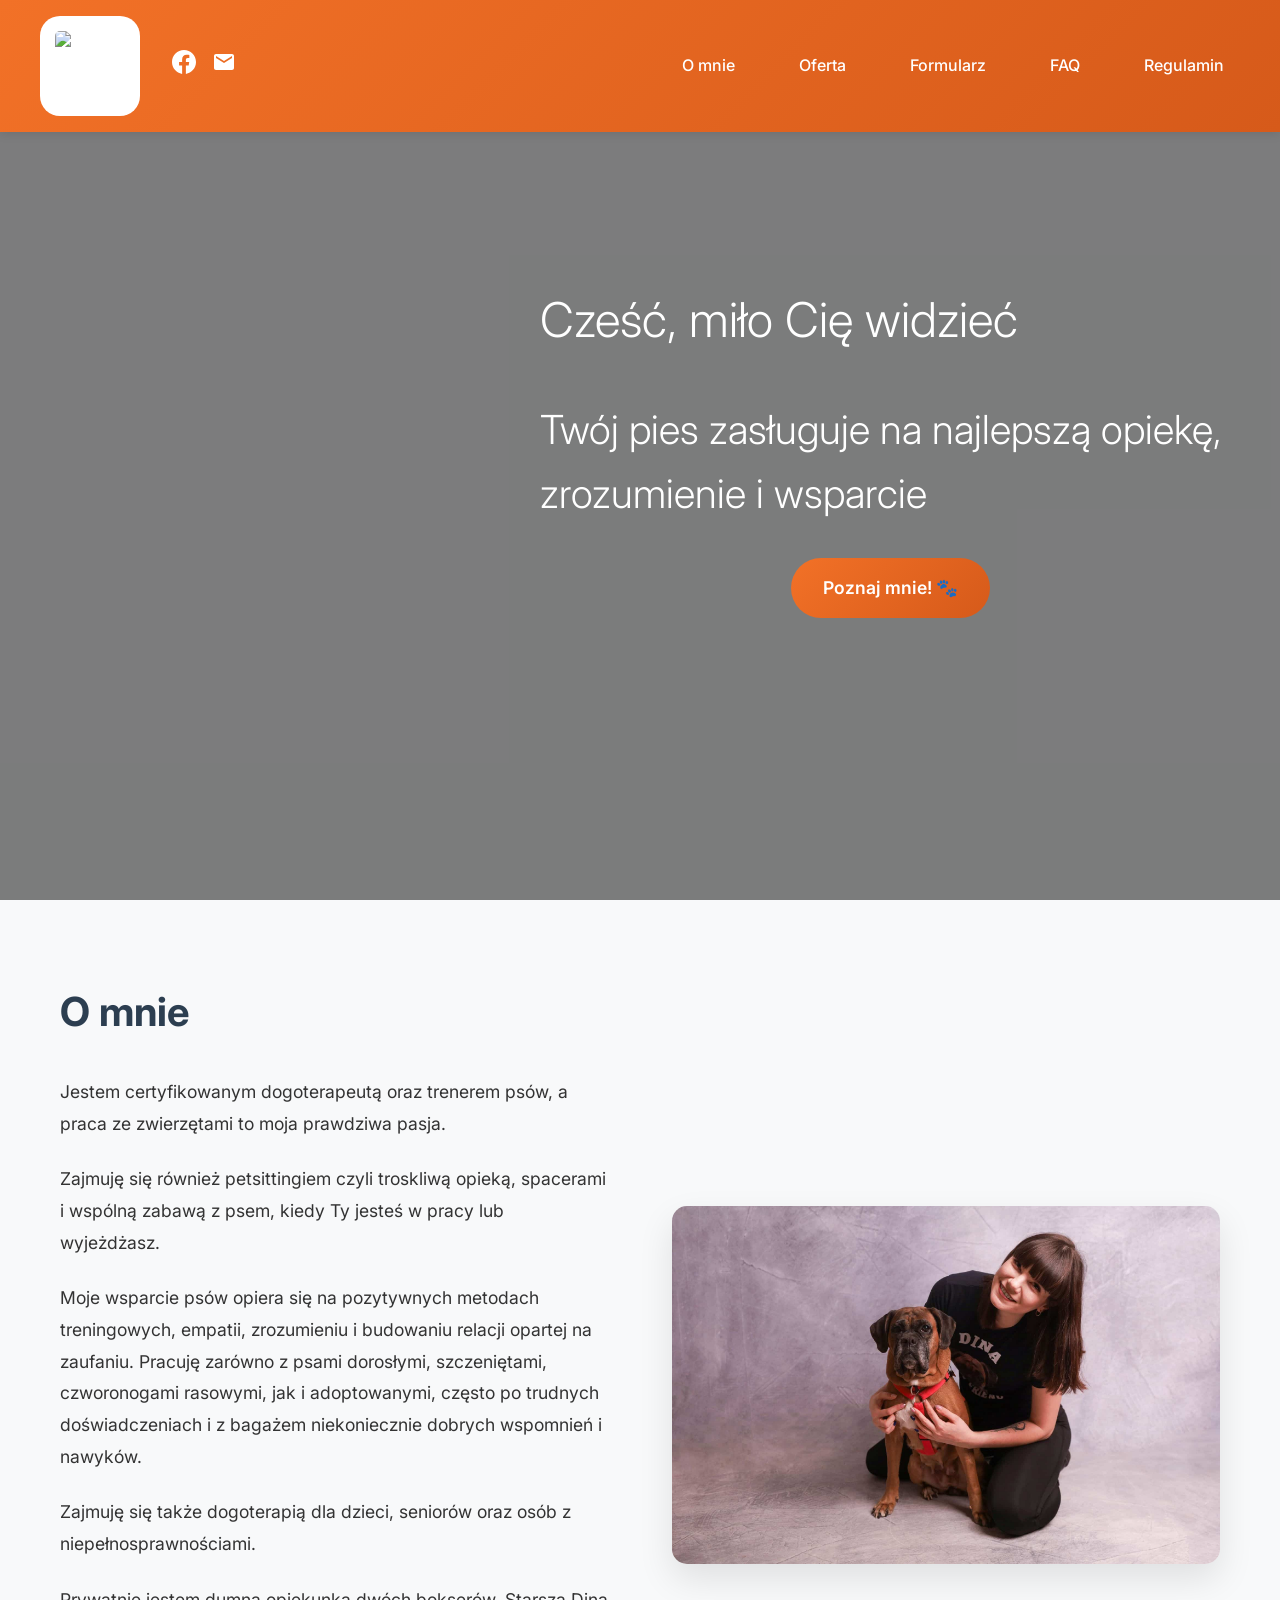
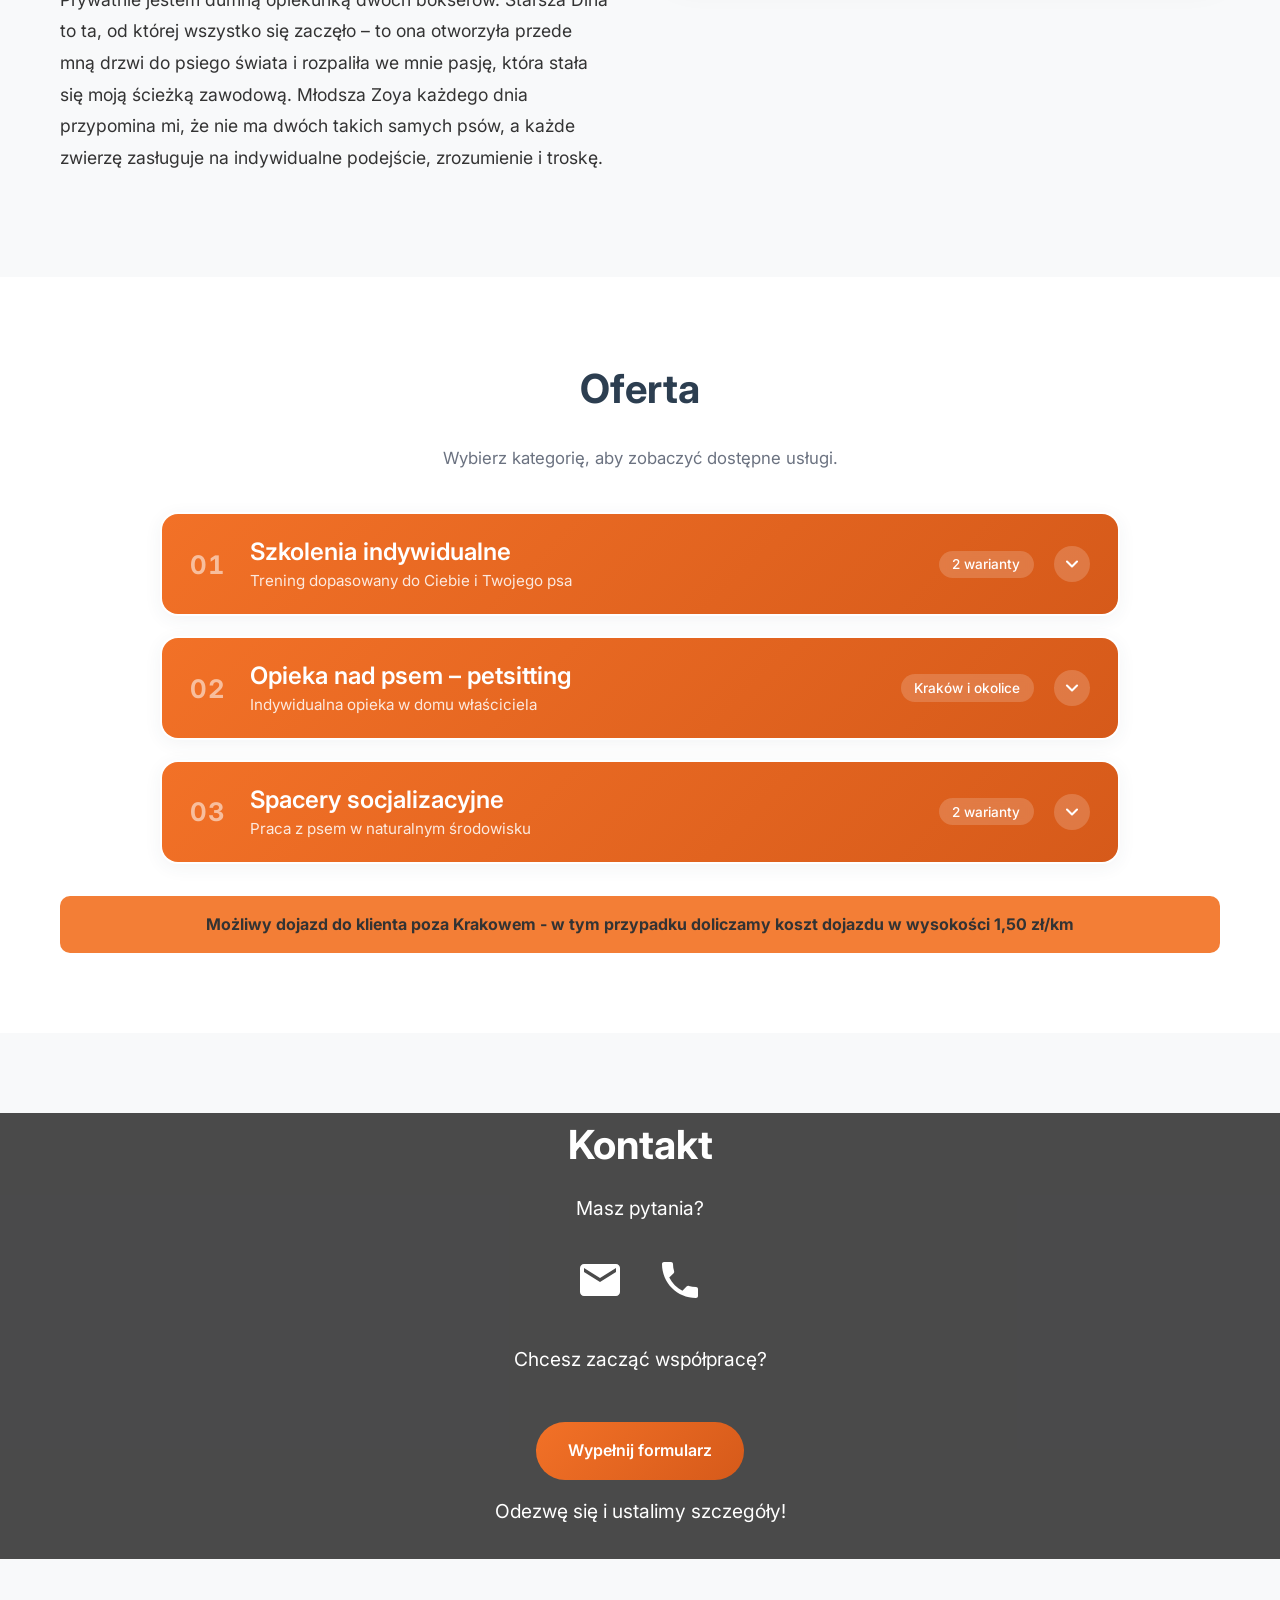
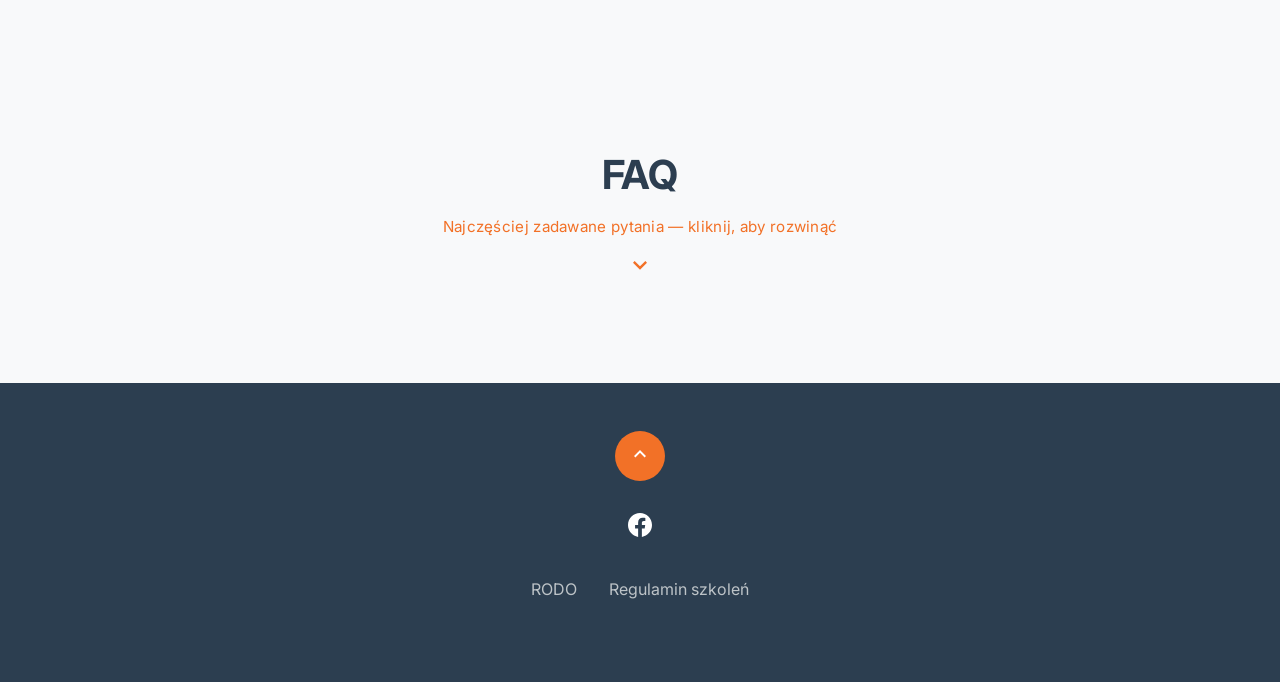
==== commit a1ba0ca9: "add FAQ toggle functionality and improve FAQ section styles" ====
--- a/index.html
+++ b/index.html
@@ -38,7 +38,7 @@
                 <a href="#uslugi" class="nav-link">Oferta</a>
                 <a href="https://forms.gle/Q2MAqiukp16ZJ6yF9" class="nav-link" target="_blank">Formularz</a>
                 <a href="#faq" class="nav-link">FAQ</a>
-                <a href="regulamin.html" class="nav-link">Regulamin</a>
+            <a href="regulamin.html" class="nav-link">Regulamin</a>
             </nav>
             <button class="mobile-menu-toggle" aria-label="Toggle mobile menu">
                 <svg width="24" height="24" viewBox="0 0 24 24" fill="currentColor">
@@ -522,8 +522,14 @@
     <!-- FAQ Section -->
     <section id="faq" class="faq">
         <div class="container">
-            <h2>FAQ</h2>
-            <div class="faq-content">
+            <div class="faq-toggle" role="button" tabindex="0" aria-expanded="false" aria-controls="faq-content">
+                <h2>FAQ</h2>
+                <span class="faq-toggle-hint">Najczęściej zadawane pytania — kliknij, aby rozwinąć</span>
+                <svg class="faq-toggle-arrow" width="28" height="28" viewBox="0 0 24 24" fill="currentColor" aria-hidden="true">
+                    <path d="M7.41 8.59L12 13.17l4.59-4.58L18 10l-6 6-6-6z"/>
+                </svg>
+            </div>
+            <div class="faq-content" id="faq-content">
                 <div class="faq-item">
                     <h3>Jak wygląda pierwsze spotkanie?</h3>
                     <p>Pierwsze spotkanie to czas na poznanie psa, jego potrzeb oraz omówienie Waszych oczekiwań.</p>
--- a/styles.css
+++ b/styles.css
@@ -162,6 +162,7 @@
     display: flex;
     align-items: center;
     position: relative;
+    overflow: hidden; /* obetnij dziwactwa overlay width:120% */
 }
 
 .hero-overlay {
@@ -905,16 +906,63 @@
     background: #f8f9fa;
 }
 
+.faq-toggle {
+    display: flex;
+    flex-direction: column;
+    align-items: center;
+    gap: 0.5rem;
+    width: 100%;
+    cursor: pointer;
+    padding: 1.5rem 2rem;
+    border-radius: 12px;
+    transition: background 0.2s ease;
+    user-select: none;
+}
+
+.faq-toggle:hover,
+.faq-toggle:focus-visible {
+    background: rgba(242, 113, 39, 0.07);
+    outline: none;
+}
+
 .faq h2 {
     text-align: center;
     font-size: 2.5rem;
-    margin-bottom: 3rem;
-    color: #2c3e50;
-}
-
+    margin: 0;
+    color: #2c3e50;
+}
+
+.faq-toggle-hint {
+    font-size: 0.95rem;
+    color: #F27127;
+    letter-spacing: 0.02em;
+}
+
+.faq-toggle-arrow {
+    color: #F27127;
+    transition: transform 0.3s ease;
+    margin-top: 0.25rem;
+}
+
+.faq-toggle[aria-expanded="true"] .faq-toggle-arrow {
+    transform: rotate(180deg);
+}
+
+/* Content hidden by default, revealed when open */
 .faq-content {
+    display: none;
     max-width: 800px;
-    margin: 0 auto;
+    margin: 2rem auto 0;
+}
+
+.faq-content.is-visible {
+    display: block;
+    animation: faqFadeIn 0.35s ease;
+}
+
+@keyframes faqFadeIn {
+    from { opacity: 0; transform: translateY(-10px); }
+    to   { opacity: 1; transform: translateY(0); }
 }
 
 .faq-item {
@@ -1661,12 +1709,50 @@
         height: 50px;
     }
 
+    /* ===== Hero mobile fix ===== */
+    .hero {
+        /* Wyłącz fixed bg (skacze na iOS/Androidzie) */
+        background-attachment: scroll;
+        /* 100svh = małe okno bez paska adresu; bez skoków przy scrollu.
+           Fallback na 100vh dla starszych przeglądarek. */
+        height: auto;
+        min-height: 100vh;
+        min-height: 100svh;
+    }
+
+    .hero-overlay {
+        /* Pełna szerokość, treść wycentrowana — bez przesunięcia */
+        width: 100%;
+        margin-left: 0;
+        height: 100%;
+        padding: 6rem 1.5rem 3rem; /* górne wcięcie pod fixed header */
+        justify-content: center;
+        text-align: center;
+    }
+
+    .hero-content {
+        max-width: 100%;
+        align-items: center;
+        text-align: center;
+        gap: 1.5rem;
+    }
+
     .hero-content h1 {
         font-size: 2rem;
+        line-height: 1.2;
+        text-wrap: balance;
     }
 
     .hero-content h2 {
-        font-size: 1.5rem;
+        font-size: 1.4rem;
+        line-height: 1.4;
+        text-wrap: balance;
+    }
+
+    .cta-button {
+        align-self: center;
+        font-size: 1rem;
+        padding: 0.85rem 1.75rem;
     }
 
     .about-content {
@@ -1756,6 +1842,29 @@
     .contact-method {
         width: 100%;
         justify-content: center;
+    }
+
+    /* Hero – jeszcze drobniejsza skala na bardzo małych telefonach */
+    .hero-overlay {
+        padding: 5.5rem 1.1rem 2.5rem;
+    }
+
+    .hero-content {
+        gap: 1.2rem;
+    }
+
+    .hero-content h1 {
+        font-size: 1.65rem;
+    }
+
+    .hero-content h2 {
+        font-size: 1.15rem;
+        line-height: 1.45;
+    }
+
+    .cta-button {
+        font-size: 0.95rem;
+        padding: 0.75rem 1.5rem;
     }
 }
 
